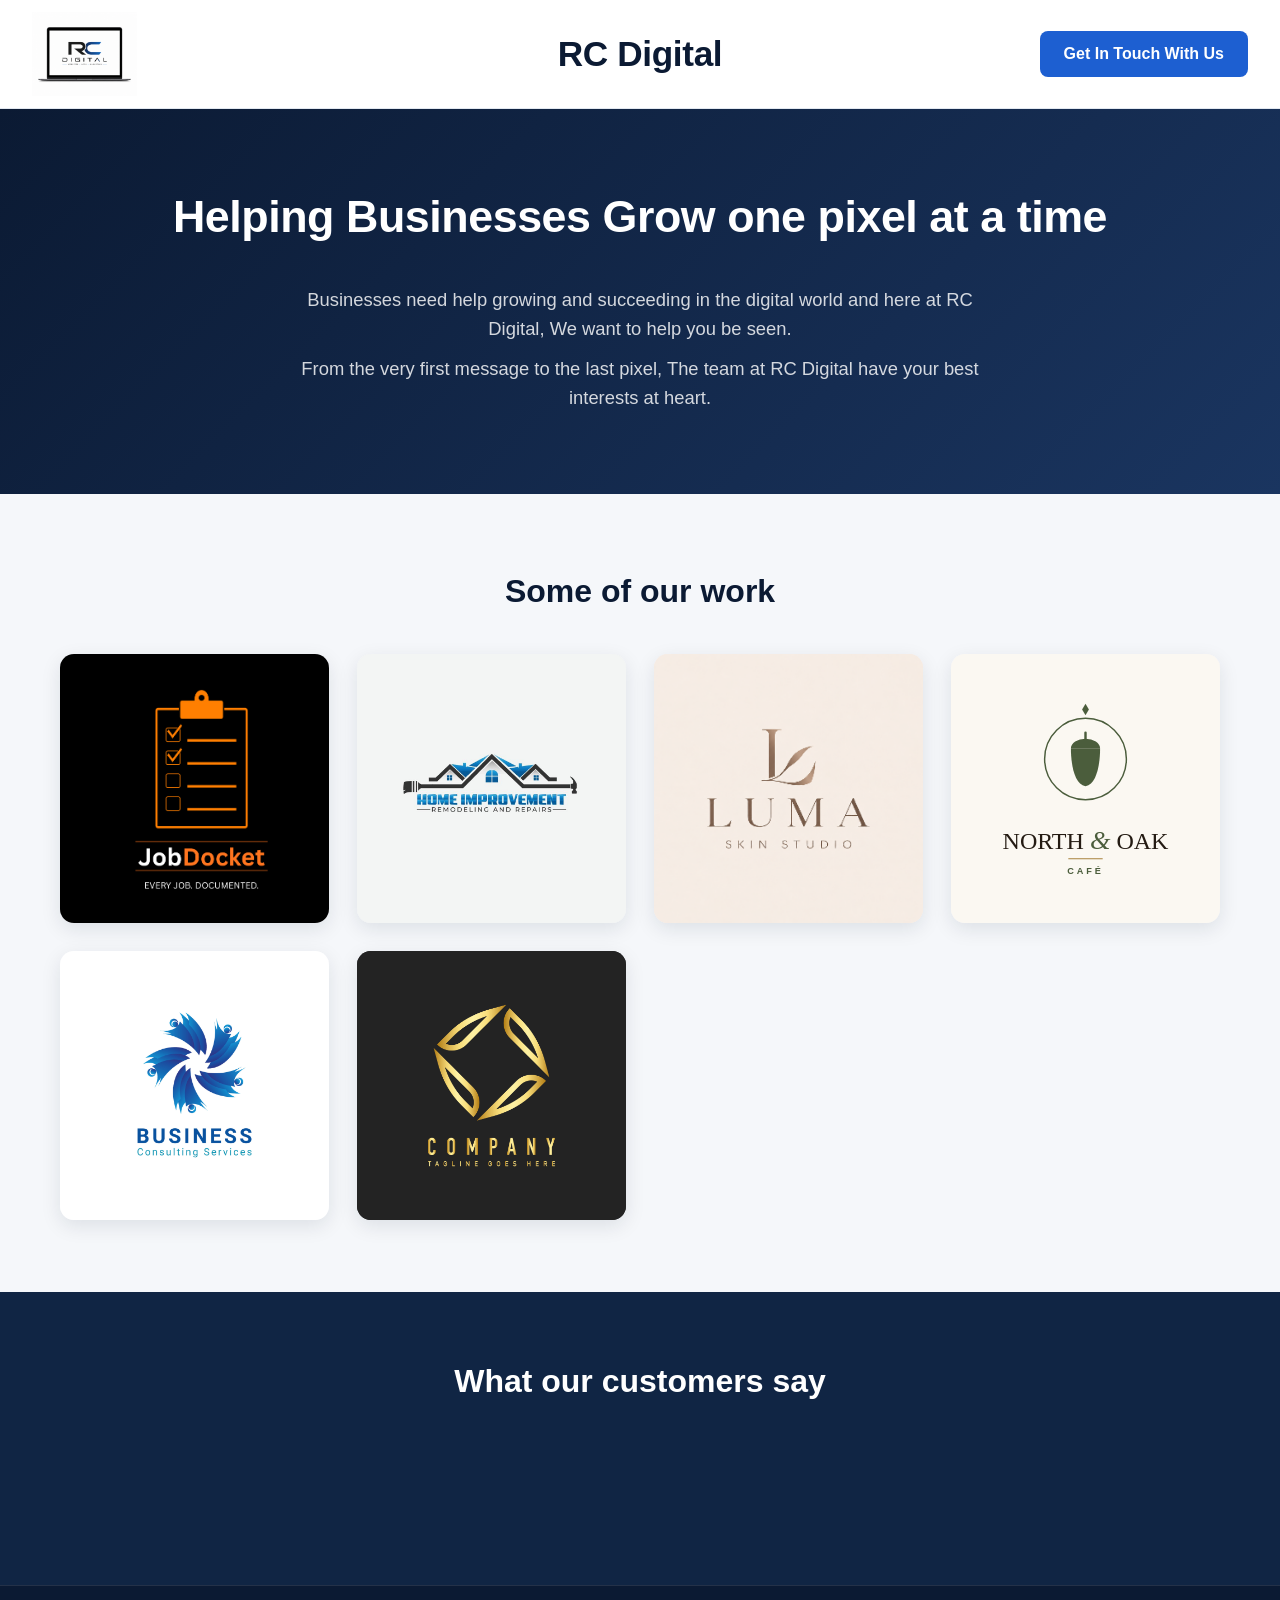
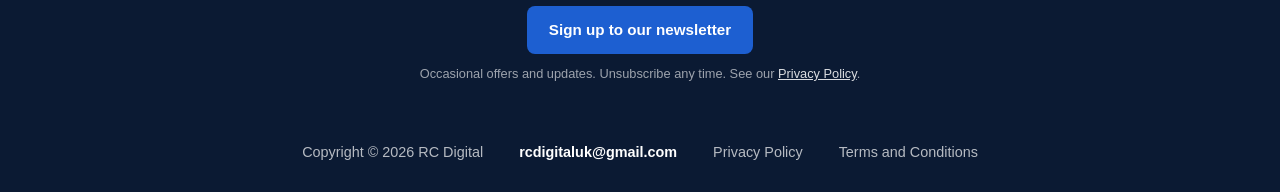
==== index.html @ 7204e88e "Add privacy policy, terms and working newsletter sign-up Co-Authored-By: Claude Opus 5.5 <noreply@an" ====
<!DOCTYPE html>
<html lang="en">
    
<head>
    <meta charset="utf-8">
    <meta name="viewport" content="width=device-width, initial-scale=1">

    <title>RC Digital</title>

<link href="styles.css" rel="stylesheet">
</head>

<body class="indexpage">
   <header>
    <img src="Images/logo.png" alt="RC Digital Logo" class="sitelogo">
    <h1>RC Digital</h1> 
    <a href="contacts.html" class="page-link">
    <button class="button1">Get In Touch With Us</button>
    </a>
   </header>

<div class="hero"><div class="grassing">
    <h2>Helping Businesses Grow one pixel at a time</h2>
    </div>

    <div class="contents">
<p class="intro">Businesses need help growing and succeeding in the digital world and here at RC Digital, We want to help you be seen.</p>
<p class="info">From the very first message to the last pixel, The team at RC Digital have your best interests at heart.</p>
</div></div>

<div class="jobgrid">
    <h2>Some of our work</h2>
    
    <a href="job1.html" class="job-link">
    <div class="job-card">
 <button class="job1"></button>
 <div class="job-overlay">
 <h3>Job Docket App</h3>
 <p>Our firm built this app to simplify administrative duties for tradesmen</p>
    </div>
    </div>
    </a>

    <a href="job2.html" class="job-link">
    <div class="job-card">
        <button class="job2">homeimprovementslogo</button>
        <div class="job-overlay">
            <h3>Home Improvements Website</h3>
            <p>Our firm created a professional and sleek website for a local company that helps with onbaording new clients and finding them new jobs</p>
        </div>
        </div>
        </a>
        
        <a href="job3.html" class="job-link">
        <div class="job-card">
            <button class="job3">lumaskinlogo</button>
            <div class="job-overlay">
                <h3>Luma Skin Website</h3>
                <p>Created a website for a local aestethics company which allows them to show off their services and show photos of recent jobs they have completed</p>
            </div>
            </div>
            </a>
        
            <a href="job4.html" class="job-link">
        <div class="job-card">
            <button class="job4">oaklogo</button>
            <div class="job-overlay">
                <h3>North and Oak Cafe Website</h3>
                <p>Designed and Created this website for a lovely local cafe who wanted to start improving their outreach so decided to use the services of RC Digital.</p>
            </div>
            </div>
            </a>
        
            <a href="job5.html" class="job-link">
        <div class="job-card">
            <button class="job5">Business Consultations</button>
            <div class="job-overlay">
                <h3>Business Consultations Website</h3>
                <p>New business who wanted to get word out of their start, Website was live within 3 days of start of conversation with client, efficient communication from both sides.</p>
            </div>
            </div>
            </a>
        
            <a href="job6.html" class="job-link">
            <div class="job-card">
        <button class="job6">extrajob2</button>
        <div class="job-overlay">
            <h3>Company Services</h3>
            <p>Created a webiste for Company Services, a logistics company who help keep the day to day operations of a business running smoothly.</p>
        </div>
        </div>
        </a>
        </div>
    

<!-- Above I want a grid with buttons that lead to a page for a specific job completed, each job button has an image background of said job -->


<h2 class="reviewheading">What our customers say</h2>

<div class="reviews">
    <div class="review-card">"Brilliant service from start to finish, Highly recommend" - Jonathan</div>
    <div class="review-card">"I was looked after from the first conversation to the last, The website exceeded all my expectations" - Billy</div>
    <div class="review-card">"The team at RC Digital did not dissapoint, extremely happy with the way everything was handled" - Hannah </div>
</div>

<!-- bottom of the page - Do not add anything below this unless it needs to be on footer -->
<div class="buttons">
    <a class="button2" href="mailto:rcdigitaluk@gmail.com?subject=Newsletter%20sign-up&amp;body=Hi%20RC%20Digital%2C%0A%0APlease%20add%20me%20to%20your%20newsletter%20for%20offers%20and%20updates.%20I%20understand%20I%20can%20unsubscribe%20at%20any%20time.%0A%0AName%3A%20%0ABusiness%20(optional)%3A%20">Sign up to our newsletter</a>
    <p class="newsletter-note">Occasional offers and updates. Unsubscribe any time. See our <a href="privacy.html">Privacy Policy</a>.</p>
</div>
<footer class="footer">
    <p>Copyright © 2026 RC Digital</p>
    <p><a class="footer-email" href="mailto:rcdigitaluk@gmail.com">rcdigitaluk@gmail.com</a></p>
    <p><a class="privpolicy" href="privacy.html">Privacy Policy</a></p>
    <p><a class="terms" href="terms.html">Terms and Conditions</a></p>
</footer>
</body>
</html>
---- styles.css ----
/* =========================================================
   RC DIGITAL — shared styles
   Palette: deep navy, brand blue, slate neutrals
   ========================================================= */
:root {
    --navy-900: #0B1A33;
    --navy-800: #102544;
    --navy-700: #1A3560;
    --blue-600: #1D5FD1;
    --blue-500: #2F74E8;
    --blue-100: #E6EFFD;
    --slate-50: #F5F7FA;
    --slate-200: #E2E8F0;
    --slate-500: #64748B;
    --slate-800: #1E293B;
    --white: #FFFFFF;

    --font: 'Inter', -apple-system, BlinkMacSystemFont, 'Segoe UI', Arial, sans-serif;
    --container: 1160px;
}

*, *::before, *::after { box-sizing: border-box; }

html, body {
    margin: 0;
    padding: 0;
}

body {
    font-family: var(--font);
    color: var(--slate-800);
    background-color: var(--white);
    line-height: 1.6;
    -webkit-font-smoothing: antialiased;
}

h1, h2, h3, h4, p { margin: 0; }
img { max-width: 100%; display: block; }
a { color: inherit; }

.container {
    max-width: var(--container);
    margin: 0 auto;
    padding: 0 24px;
}

/* ---------- Header ---------- */
header {
    background-color: var(--white);
    border-bottom: 1px solid var(--slate-200);
    padding: 12px 32px;
    display: grid;
    grid-template-columns: 1fr auto 1fr;
    align-items: center;
    gap: 16px;
}

.sitelogo {
    justify-self: start;
    height: 84px;
    width: auto;
    object-fit: contain;
}

h1 {
    color: var(--navy-900);
    font-size: 2.2rem;
    font-weight: 800;
    letter-spacing: -0.01em;
    justify-self: center;
}

.page-link {
    justify-self: end;
    text-decoration: none;
}

.button1 {
    font-family: var(--font);
    font-weight: 700;
    font-size: 1rem;
    color: var(--white);
    background-color: var(--blue-600);
    border: none;
    border-radius: 8px;
    padding: 14px 24px;
    cursor: pointer;
    transition: background-color .2s ease, transform .2s ease;
}

.button1:hover {
    background-color: var(--navy-700);
    transform: translateY(-2px);
}

/* ---------- Hero band ---------- */
.hero {
    background: linear-gradient(135deg, var(--navy-900), var(--navy-700));
}

.grassing {
    color: var(--white);
    padding: 72px 24px 32px;
    text-align: center;
}

.grassing h2 {
    font-size: clamp(1.8rem, 4vw, 2.8rem);
    font-weight: 800;
    letter-spacing: -0.01em;
}

.contents {
    padding: 0 24px 72px;
    text-align: center;
}

p.intro, .info {
    color: rgba(255, 255, 255, 0.82);
    font-size: 1.15rem;
    max-width: 720px;
    margin: 0 auto 10px;
}

/* ---------- Work grid ---------- */
.jobgrid {
    display: grid;
    grid-template-columns: repeat(auto-fit, minmax(240px, 1fr));
    background-color: var(--slate-50);
    padding: 72px max(24px, calc((100% - var(--container)) / 2));
    gap: 28px;
    justify-items: center;
}

.jobgrid h2 {
    grid-column: 1 / -1;
    text-align: center;
    color: var(--navy-900);
    font-size: 2rem;
    font-weight: 800;
    margin-bottom: 8px;
}

.job-link {
    text-decoration: none;
    width: 100%;
    max-width: 320px;
}

.job-card {
    position: relative;
    width: 100%;
    aspect-ratio: 1 / 1;
    border-radius: 14px;
    overflow: hidden;
    box-shadow: 0 6px 20px rgba(11, 26, 51, 0.10);
    transition: transform .25s ease, box-shadow .25s ease;
}

.job-card:hover {
    transform: translateY(-4px);
    box-shadow: 0 14px 30px rgba(11, 26, 51, 0.18);
}

.job1, .job2, .job3, .job4, .job5, .job6 {
    position: absolute;
    inset: 0;
    width: 100%;
    height: 100%;
    border: none;
    color: transparent;
    background-color: var(--white);
    background-size: contain;
    background-position: center;
    background-repeat: no-repeat;
    cursor: pointer;
    transition: filter .3s ease;
}

.job1 { background-image: url("Images/jobdocketlogo.png"); background-color: #000; }
.job2 { background-image: url("Images/applogo.png"); background-color: #F2F4F5; background-size: cover; }
.job3 { background-image: url("Images/lumalogo.png"); background-color: #F7EDE6; background-size: cover; }
.job4 { background-image: url("Images/northlogo.png.svg"); background-color: #FBF8F2; background-size: 85%; }
.job5 { background-image: url("Images/business.jpg"); }
.job6 { background-image: url("Images/company.jpeg"); background-color: #262626; background-size: cover; }

.job-card:hover .job1, .job-card:hover .job2, .job-card:hover .job3,
.job-card:hover .job4, .job-card:hover .job5, .job-card:hover .job6 {
    filter: blur(4px);
}

.job-overlay {
    position: absolute;
    inset: 0;
    display: flex;
    flex-direction: column;
    align-items: center;
    justify-content: center;
    gap: 8px;
    text-align: center;
    padding: 20px;
    color: var(--white);
    background: rgba(11, 26, 51, 0.78);
    opacity: 0;
    transition: opacity .3s ease;
}

.job-overlay h3 { font-size: 1.15rem; }
.job-overlay p { font-size: 0.92rem; color: rgba(255, 255, 255, 0.85); }

.job-card:hover .job-overlay { opacity: 1; }

/* ---------- Reviews ---------- */
.reviewheading {
    color: var(--white);
    font-size: 2rem;
    font-weight: 800;
    background-color: var(--navy-800);
    text-align: center;
    padding: 64px 24px 8px;
}

.reviews {
    position: relative;
    height: 170px;
    overflow: hidden;
    background-color: var(--navy-800);
}

.review-card {
    position: absolute;
    inset: 0;
    display: flex;
    align-items: center;
    justify-content: center;
    padding: 24px;
    text-align: center;
    opacity: 0;
    animation: cycle 12s infinite;
    color: rgba(255, 255, 255, 0.92);
    font-size: 1.3rem;
    font-style: italic;
    font-weight: 500;
}

.review-card:nth-child(2) { animation-delay: 4s; }
.review-card:nth-child(3) { animation-delay: 8s; }

@keyframes cycle {
    0%   { opacity: 0; }
    5%   { opacity: 1; }
    28%  { opacity: 1; }
    33%  { opacity: 0; }
    100% { opacity: 0; }
}

/* ---------- Footer ---------- */
.footer {
    background-color: var(--navy-900);
    color: rgba(255, 255, 255, 0.7);
    padding: 28px 24px;
    display: flex;
    flex-wrap: wrap;
    justify-content: center;
    gap: 12px 36px;
    font-size: 0.9rem;
}

.privpolicy, .terms {
    color: rgba(255, 255, 255, 0.7);
    text-decoration: none;
}

.privpolicy:hover, .terms:hover { color: var(--white); }

.buttons {
    background-color: var(--navy-900);
    border-top: 1px solid rgba(255, 255, 255, 0.1);
    padding: 20px 24px 28px;
    text-align: center;
}

.button2 {
    font-family: var(--font);
    font-weight: 600;
    font-size: 0.95rem;
    color: var(--white);
    background-color: var(--blue-600);
    border: none;
    border-radius: 8px;
    padding: 12px 22px;
    cursor: pointer;
    transition: background-color .2s ease;
}

.button2:hover { background-color: var(--blue-500); }

/* =========================================================
   Contact page
   ========================================================= */
.contactpage {
    background: linear-gradient(135deg, var(--navy-900), var(--navy-700));
    color: var(--white);
    text-align: center;
    padding: 72px 24px;
}

.contactpage h2 {
    font-size: clamp(1.8rem, 4vw, 2.6rem);
    font-weight: 800;
    margin-bottom: 12px;
}

.contacth2 {
    color: rgba(255, 255, 255, 0.82);
    font-size: 1.15rem;
    font-weight: 500;
}

.contactinfo {
    background-color: var(--slate-50);
    padding: 72px 24px;
    display: flex;
    flex-wrap: wrap;
    justify-content: center;
    gap: 24px;
}

.contact-item {
    background-color: var(--white);
    border: 1px solid var(--slate-200);
    border-radius: 14px;
    padding: 28px 32px;
    min-width: 260px;
    text-align: center;
    text-decoration: none;
    box-shadow: 0 6px 20px rgba(11, 26, 51, 0.06);
    transition: transform .2s ease, border-color .2s ease;
}

.contact-item:hover {
    transform: translateY(-3px);
    border-color: var(--blue-600);
}

.contact-item .label {
    display: block;
    font-size: 0.8rem;
    font-weight: 700;
    letter-spacing: 0.08em;
    text-transform: uppercase;
    color: var(--blue-600);
    margin-bottom: 6px;
}

.contact-item .value {
    font-size: 1.25rem;
    font-weight: 700;
    color: var(--navy-900);
}

/* =========================================================
   Job (case study) pages
   ========================================================= */
.job-hero {
    background: linear-gradient(135deg, var(--navy-900), var(--navy-700));
    color: var(--white);
    padding: 64px 0;
}

.job-hero .container {
    display: grid;
    grid-template-columns: 1.2fr 0.8fr;
    gap: 48px;
    align-items: center;
}

.eyebrow {
    display: inline-block;
    font-size: 0.8rem;
    font-weight: 700;
    letter-spacing: 0.12em;
    text-transform: uppercase;
    color: #8DB4F5;
    margin-bottom: 12px;
}

.job-hero h2 {
    font-size: clamp(2rem, 4vw, 3rem);
    font-weight: 800;
    letter-spacing: -0.01em;
    margin-bottom: 16px;
}

.job-hero p {
    color: rgba(255, 255, 255, 0.82);
    font-size: 1.1rem;
    max-width: 52ch;
}

.job-logo {
    aspect-ratio: 1 / 1;
    border-radius: 18px;
    background-color: var(--logo-bg, var(--white));
    background-size: contain;
    background-position: center;
    background-repeat: no-repeat;
    box-shadow: 0 20px 40px rgba(0, 0, 0, 0.25);
}

.job-body {
    padding: 72px 0;
}

.job-body .container {
    display: grid;
    grid-template-columns: 1.4fr 0.6fr;
    gap: 48px;
    align-items: start;
}

.job-body h3 {
    color: var(--navy-900);
    font-size: 1.5rem;
    font-weight: 800;
    margin-bottom: 14px;
}

.job-body p {
    color: var(--slate-500);
    margin-bottom: 16px;
}

.feature-list {
    list-style: none;
    padding: 0;
    margin: 8px 0 32px;
    display: grid;
    grid-template-columns: 1fr 1fr;
    gap: 16px;
}

.feature-list li {
    background-color: var(--slate-50);
    border: 1px solid var(--slate-200);
    border-left: 4px solid var(--blue-600);
    border-radius: 10px;
    padding: 16px 18px;
}

.feature-list strong {
    display: block;
    color: var(--navy-900);
    margin-bottom: 4px;
}

.feature-list span {
    color: var(--slate-500);
    font-size: 0.92rem;
}

.project-facts {
    background-color: var(--navy-900);
    color: var(--white);
    border-radius: 14px;
    padding: 28px;
    position: sticky;
    top: 24px;
}

.project-facts h4 {
    font-size: 1rem;
    margin-bottom: 16px;
}

.project-facts dl { margin: 0; display: grid; gap: 14px; }
.project-facts dt {
    font-size: 0.75rem;
    font-weight: 700;
    letter-spacing: 0.08em;
    text-transform: uppercase;
    color: #8DB4F5;
}
.project-facts dd { margin: 2px 0 0; color: rgba(255, 255, 255, 0.9); }

.job-nav {
    background-color: var(--slate-50);
    border-top: 1px solid var(--slate-200);
    padding: 40px 0;
}

.job-nav .container {
    display: flex;
    flex-wrap: wrap;
    justify-content: space-between;
    align-items: center;
    gap: 16px;
}

.back-link {
    color: var(--blue-600);
    font-weight: 700;
    text-decoration: none;
}

.back-link:hover { text-decoration: underline; }

.cta-link {
    background-color: var(--blue-600);
    color: var(--white);
    font-weight: 700;
    text-decoration: none;
    padding: 14px 24px;
    border-radius: 8px;
    transition: background-color .2s ease;
}

.cta-link:hover { background-color: var(--navy-700); }

/* =========================================================
   Responsive
   ========================================================= */
@media (max-width: 800px) {
    header {
        grid-template-columns: 1fr;
        justify-items: center;
        padding: 16px;
    }
    .sitelogo, .page-link { justify-self: center; }
    .sitelogo { height: 64px; }
    h1 { font-size: 1.8rem; }

    .job-hero .container,
    .job-body .container { grid-template-columns: 1fr; }
    .job-logo { max-width: 280px; }
    .feature-list { grid-template-columns: 1fr; }
    .project-facts { position: static; }

    .reviews { height: 220px; }
    .review-card { font-size: 1.1rem; }
}

.contact-note {
    display: block;
    max-width: 340px;
    margin: 10px auto 0;
    font-size: 0.92rem;
    color: var(--slate-500);
}

.footer-email {
    color: var(--white);
    font-weight: 600;
    text-decoration: none;
}

.footer-email:hover { text-decoration: underline; }

/* =========================================================
   Legal pages (privacy, terms)
   ========================================================= */
.legal {
    padding: 64px 0 80px;
}

.legal .container {
    max-width: 780px;
}

.legal .updated {
    color: var(--slate-500);
    font-size: 0.9rem;
    margin-bottom: 32px;
}

.legal h3 {
    color: var(--navy-900);
    font-size: 1.25rem;
    font-weight: 800;
    margin: 36px 0 10px;
}

.legal p,
.legal li {
    color: var(--slate-800);
    margin-bottom: 12px;
}

.legal ul {
    padding-left: 22px;
    margin: 0 0 12px;
}

.legal a {
    color: var(--blue-600);
    font-weight: 600;
}

/* Newsletter sign-up link styled as a button */
a.button2 {
    display: inline-block;
    text-decoration: none;
}

.newsletter-note {
    margin-top: 10px;
    font-size: 0.8rem;
    color: rgba(255, 255, 255, 0.6);
}

.newsletter-note a {
    color: rgba(255, 255, 255, 0.85);
}
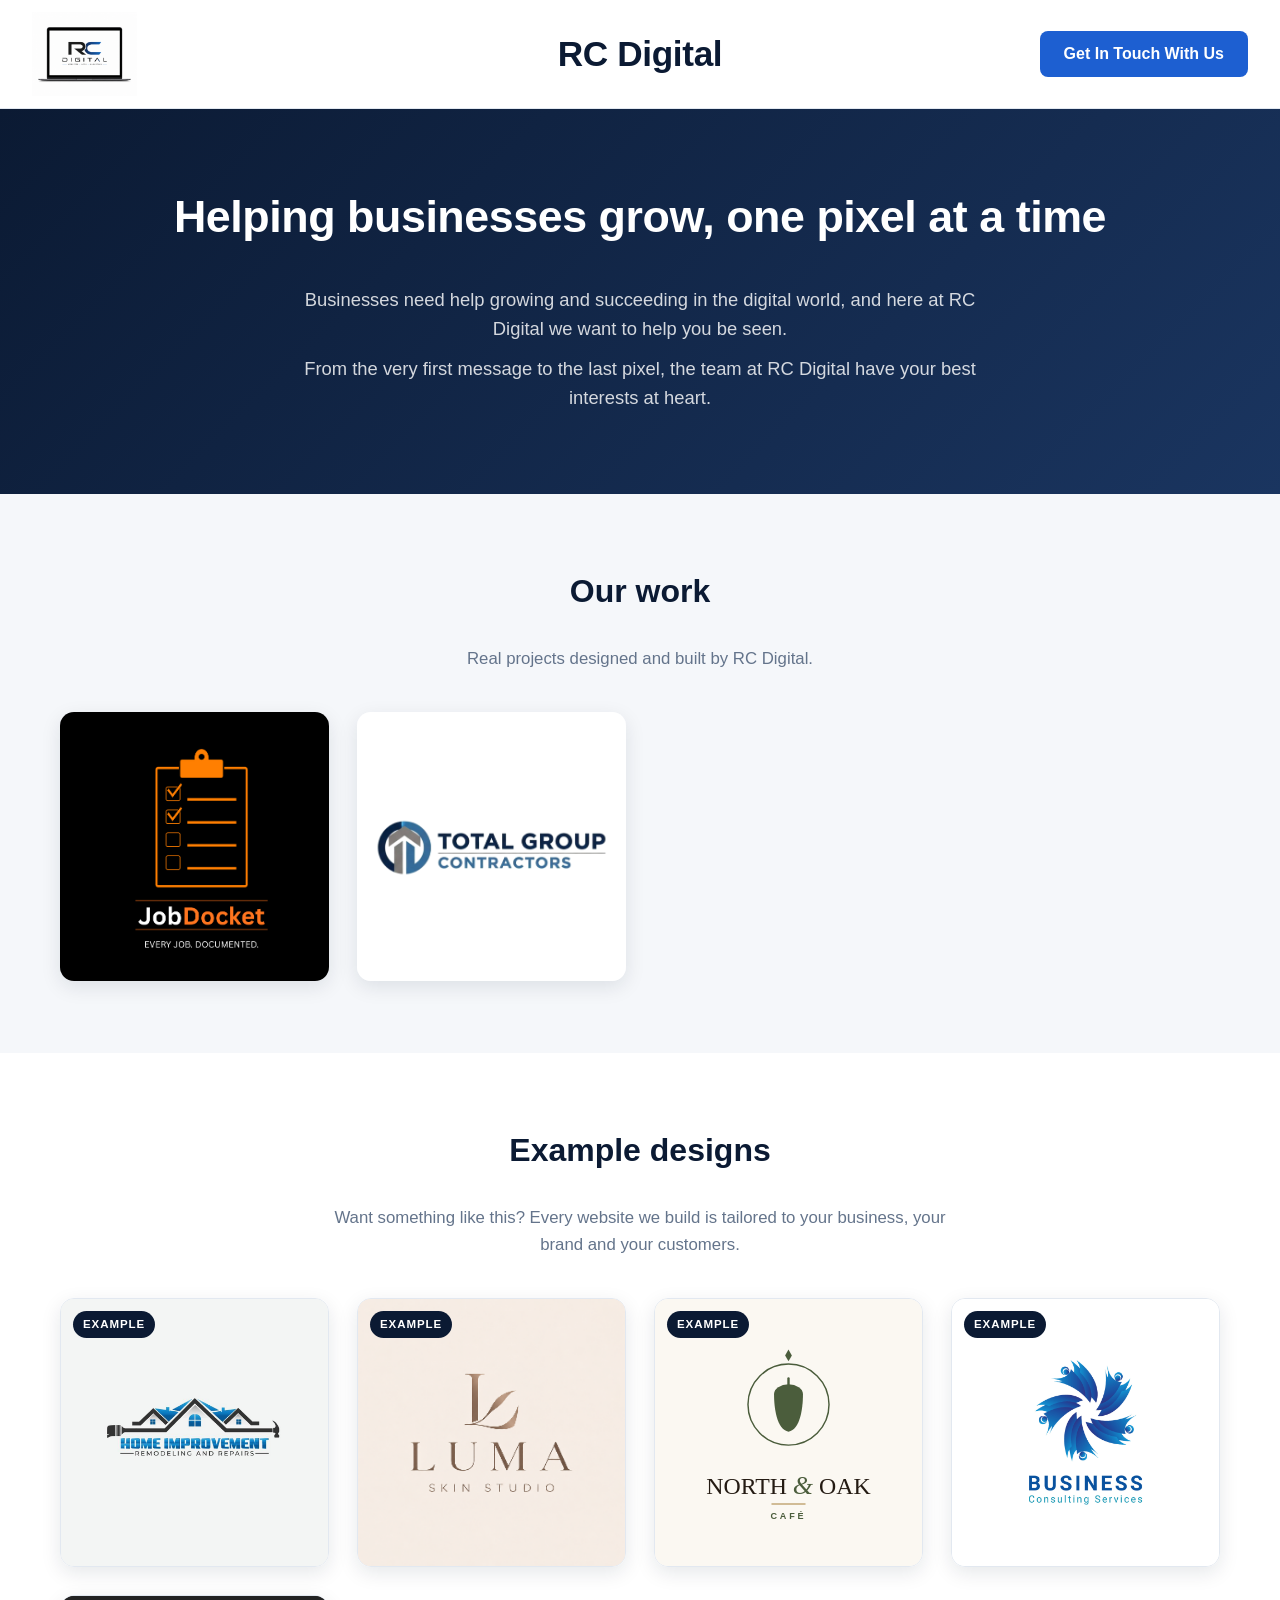
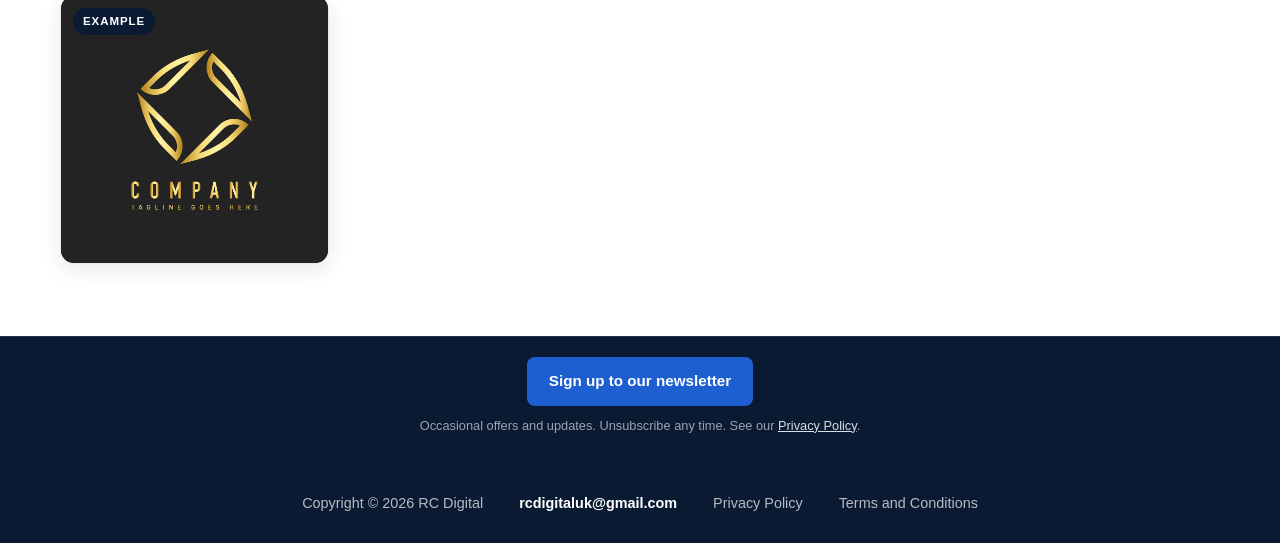
==== commit 26c348a1: "Split portfolio into real work and example designs; fix typos; remove placeholder reviews Co-Authore" ====
--- a/index.html
+++ b/index.html
@@ -1,11 +1,12 @@
 <!DOCTYPE html>
 <html lang="en">
-    
+
 <head>
     <meta charset="utf-8">
     <meta name="viewport" content="width=device-width, initial-scale=1">
 
-    <title>RC Digital</title>
+    <title>RC Digital | Websites, Apps &amp; Marketing</title>
+    <meta name="description" content="RC Digital designs and builds tailored websites and apps for local businesses. Get a free, no-obligation quote.">
 
 <link href="styles.css" rel="stylesheet">
 </head>
@@ -13,95 +14,106 @@
 <body class="indexpage">
    <header>
     <img src="Images/logo.png" alt="RC Digital Logo" class="sitelogo">
-    <h1>RC Digital</h1> 
+    <h1>RC Digital</h1>
     <a href="contacts.html" class="page-link">
     <button class="button1">Get In Touch With Us</button>
     </a>
    </header>
 
 <div class="hero"><div class="grassing">
-    <h2>Helping Businesses Grow one pixel at a time</h2>
+    <h2>Helping businesses grow, one pixel at a time</h2>
     </div>
 
     <div class="contents">
-<p class="intro">Businesses need help growing and succeeding in the digital world and here at RC Digital, We want to help you be seen.</p>
-<p class="info">From the very first message to the last pixel, The team at RC Digital have your best interests at heart.</p>
+<p class="intro">Businesses need help growing and succeeding in the digital world, and here at RC Digital we want to help you be seen.</p>
+<p class="info">From the very first message to the last pixel, the team at RC Digital have your best interests at heart.</p>
 </div></div>
 
-<div class="jobgrid">
-    <h2>Some of our work</h2>
-    
+<!-- Real projects designed and built by RC Digital -->
+<div class="jobgrid" id="work">
+    <h2>Our work</h2>
+    <p class="section-intro">Real projects designed and built by RC Digital.</p>
+
     <a href="job1.html" class="job-link">
-    <div class="job-card">
- <button class="job1"></button>
- <div class="job-overlay">
- <h3>Job Docket App</h3>
- <p>Our firm built this app to simplify administrative duties for tradesmen</p>
-    </div>
-    </div>
+        <div class="job-card">
+            <button class="job1">Job Docket App</button>
+            <div class="job-overlay">
+                <h3>Job Docket App</h3>
+                <p>An app we designed and built to take the paperwork out of the trades: jobs, photos, receipts, invoices and profit in one place.</p>
+            </div>
+        </div>
     </a>
 
+    <a href="total-group.html" class="job-link">
+        <div class="job-card">
+            <button class="job7">Total Group Contractors</button>
+            <div class="job-overlay">
+                <h3>Total Group Contractors Website</h3>
+                <p>A multi-page website for a general and residential construction company, with a project log and quote request form.</p>
+            </div>
+        </div>
+    </a>
+</div>
+
+<!-- Example designs: show what clients could get -->
+<div class="jobgrid examplegrid" id="examples">
+    <h2>Example designs</h2>
+    <p class="section-intro">Want something like this? Every website we build is tailored to your business, your brand and your customers.</p>
+
     <a href="job2.html" class="job-link">
-    <div class="job-card">
-        <button class="job2">homeimprovementslogo</button>
-        <div class="job-overlay">
-            <h3>Home Improvements Website</h3>
-            <p>Our firm created a professional and sleek website for a local company that helps with onbaording new clients and finding them new jobs</p>
+        <div class="job-card">
+            <button class="job2">Trades and home services example</button>
+            <span class="example-tag">Example</span>
+            <div class="job-overlay">
+                <h3>Trades &amp; Home Services</h3>
+                <p>A professional website that wins you quotes and new jobs. Tailored to your trade.</p>
+            </div>
         </div>
+    </a>
+
+    <a href="job3.html" class="job-link">
+        <div class="job-card">
+            <button class="job3">Beauty and aesthetics example</button>
+            <span class="example-tag">Example</span>
+            <div class="job-overlay">
+                <h3>Beauty &amp; Aesthetics</h3>
+                <p>An elegant site to show off your treatments and results. Tailored to your brand.</p>
+            </div>
         </div>
-        </a>
-        
-        <a href="job3.html" class="job-link">
+    </a>
+
+    <a href="job4.html" class="job-link">
         <div class="job-card">
-            <button class="job3">lumaskinlogo</button>
+            <button class="job4">Cafe and hospitality example</button>
+            <span class="example-tag">Example</span>
             <div class="job-overlay">
-                <h3>Luma Skin Website</h3>
-                <p>Created a website for a local aestethics company which allows them to show off their services and show photos of recent jobs they have completed</p>
+                <h3>Cafés &amp; Hospitality</h3>
+                <p>A warm, welcoming site with your menu, hours and events. Tailored to your venue.</p>
             </div>
+        </div>
+    </a>
+
+    <a href="job5.html" class="job-link">
+        <div class="job-card">
+            <button class="job5">New business launch example</button>
+            <span class="example-tag">Example</span>
+            <div class="job-overlay">
+                <h3>New Business Launch</h3>
+                <p>Just starting out? Get online quickly with a clean, professional site.</p>
             </div>
-            </a>
-        
-            <a href="job4.html" class="job-link">
+        </div>
+    </a>
+
+    <a href="job6.html" class="job-link">
         <div class="job-card">
-            <button class="job4">oaklogo</button>
+            <button class="job6">Professional services example</button>
+            <span class="example-tag">Example</span>
             <div class="job-overlay">
-                <h3>North and Oak Cafe Website</h3>
-                <p>Designed and Created this website for a lovely local cafe who wanted to start improving their outreach so decided to use the services of RC Digital.</p>
+                <h3>Professional Services</h3>
+                <p>A polished site that explains what you do and builds trust with new clients.</p>
             </div>
-            </div>
-            </a>
-        
-            <a href="job5.html" class="job-link">
-        <div class="job-card">
-            <button class="job5">Business Consultations</button>
-            <div class="job-overlay">
-                <h3>Business Consultations Website</h3>
-                <p>New business who wanted to get word out of their start, Website was live within 3 days of start of conversation with client, efficient communication from both sides.</p>
-            </div>
-            </div>
-            </a>
-        
-            <a href="job6.html" class="job-link">
-            <div class="job-card">
-        <button class="job6">extrajob2</button>
-        <div class="job-overlay">
-            <h3>Company Services</h3>
-            <p>Created a webiste for Company Services, a logistics company who help keep the day to day operations of a business running smoothly.</p>
         </div>
-        </div>
-        </a>
-        </div>
-    
-
-<!-- Above I want a grid with buttons that lead to a page for a specific job completed, each job button has an image background of said job -->
-
-
-<h2 class="reviewheading">What our customers say</h2>
-
-<div class="reviews">
-    <div class="review-card">"Brilliant service from start to finish, Highly recommend" - Jonathan</div>
-    <div class="review-card">"I was looked after from the first conversation to the last, The website exceeded all my expectations" - Billy</div>
-    <div class="review-card">"The team at RC Digital did not dissapoint, extremely happy with the way everything was handled" - Hannah </div>
+    </a>
 </div>
 
 <!-- bottom of the page - Do not add anything below this unless it needs to be on footer -->
@@ -116,4 +128,4 @@
     <p><a class="terms" href="terms.html">Terms and Conditions</a></p>
 </footer>
 </body>
-</html>+</html>
--- a/styles.css
+++ b/styles.css
@@ -611,3 +611,98 @@
 .newsletter-note a {
     color: rgba(255, 255, 255, 0.85);
 }
+
+/* =========================================================
+   Work sections: real work + example designs
+   ========================================================= */
+.jobgrid .section-intro {
+    grid-column: 1 / -1;
+    text-align: center;
+    color: var(--slate-500);
+    font-size: 1.05rem;
+    max-width: 620px;
+    margin: -8px auto 12px;
+}
+
+.examplegrid {
+    background-color: var(--white);
+}
+
+.job7 {
+    position: absolute;
+    inset: 0;
+    width: 100%;
+    height: 100%;
+    border: none;
+    color: transparent;
+    background-color: var(--white);
+    background-image: url("Images/totalgrouplogo.png");
+    background-size: 88%;
+    background-position: center;
+    background-repeat: no-repeat;
+    cursor: pointer;
+    transition: filter .3s ease;
+}
+
+.job-card:hover .job7 { filter: blur(4px); }
+
+.examplegrid .job-card {
+    border: 1px solid var(--slate-200);
+}
+
+.example-tag {
+    position: absolute;
+    top: 12px;
+    left: 12px;
+    z-index: 1;
+    background-color: var(--navy-900);
+    color: var(--white);
+    font-size: 0.72rem;
+    font-weight: 700;
+    letter-spacing: 0.08em;
+    text-transform: uppercase;
+    padding: 4px 10px;
+    border-radius: 999px;
+}
+
+/* App screenshots on the Job Docket page */
+.screens {
+    display: grid;
+    grid-template-columns: repeat(3, 1fr);
+    gap: 16px;
+    margin: 8px 0 32px;
+}
+
+.screens figure {
+    margin: 0;
+    text-align: center;
+}
+
+.screens img {
+    width: 100%;
+    border-radius: 16px;
+    box-shadow: 0 10px 24px rgba(11, 26, 51, 0.18);
+}
+
+.screens figcaption {
+    margin-top: 8px;
+    font-size: 0.85rem;
+    color: var(--slate-500);
+}
+
+.live-link {
+    display: inline-block;
+    margin: 0 0 32px;
+    background-color: var(--blue-600);
+    color: var(--white);
+    font-weight: 700;
+    text-decoration: none;
+    padding: 12px 22px;
+    border-radius: 8px;
+}
+
+.live-link:hover { background-color: var(--navy-700); }
+
+@media (max-width: 800px) {
+    .screens { grid-template-columns: 1fr 1fr; }
+}
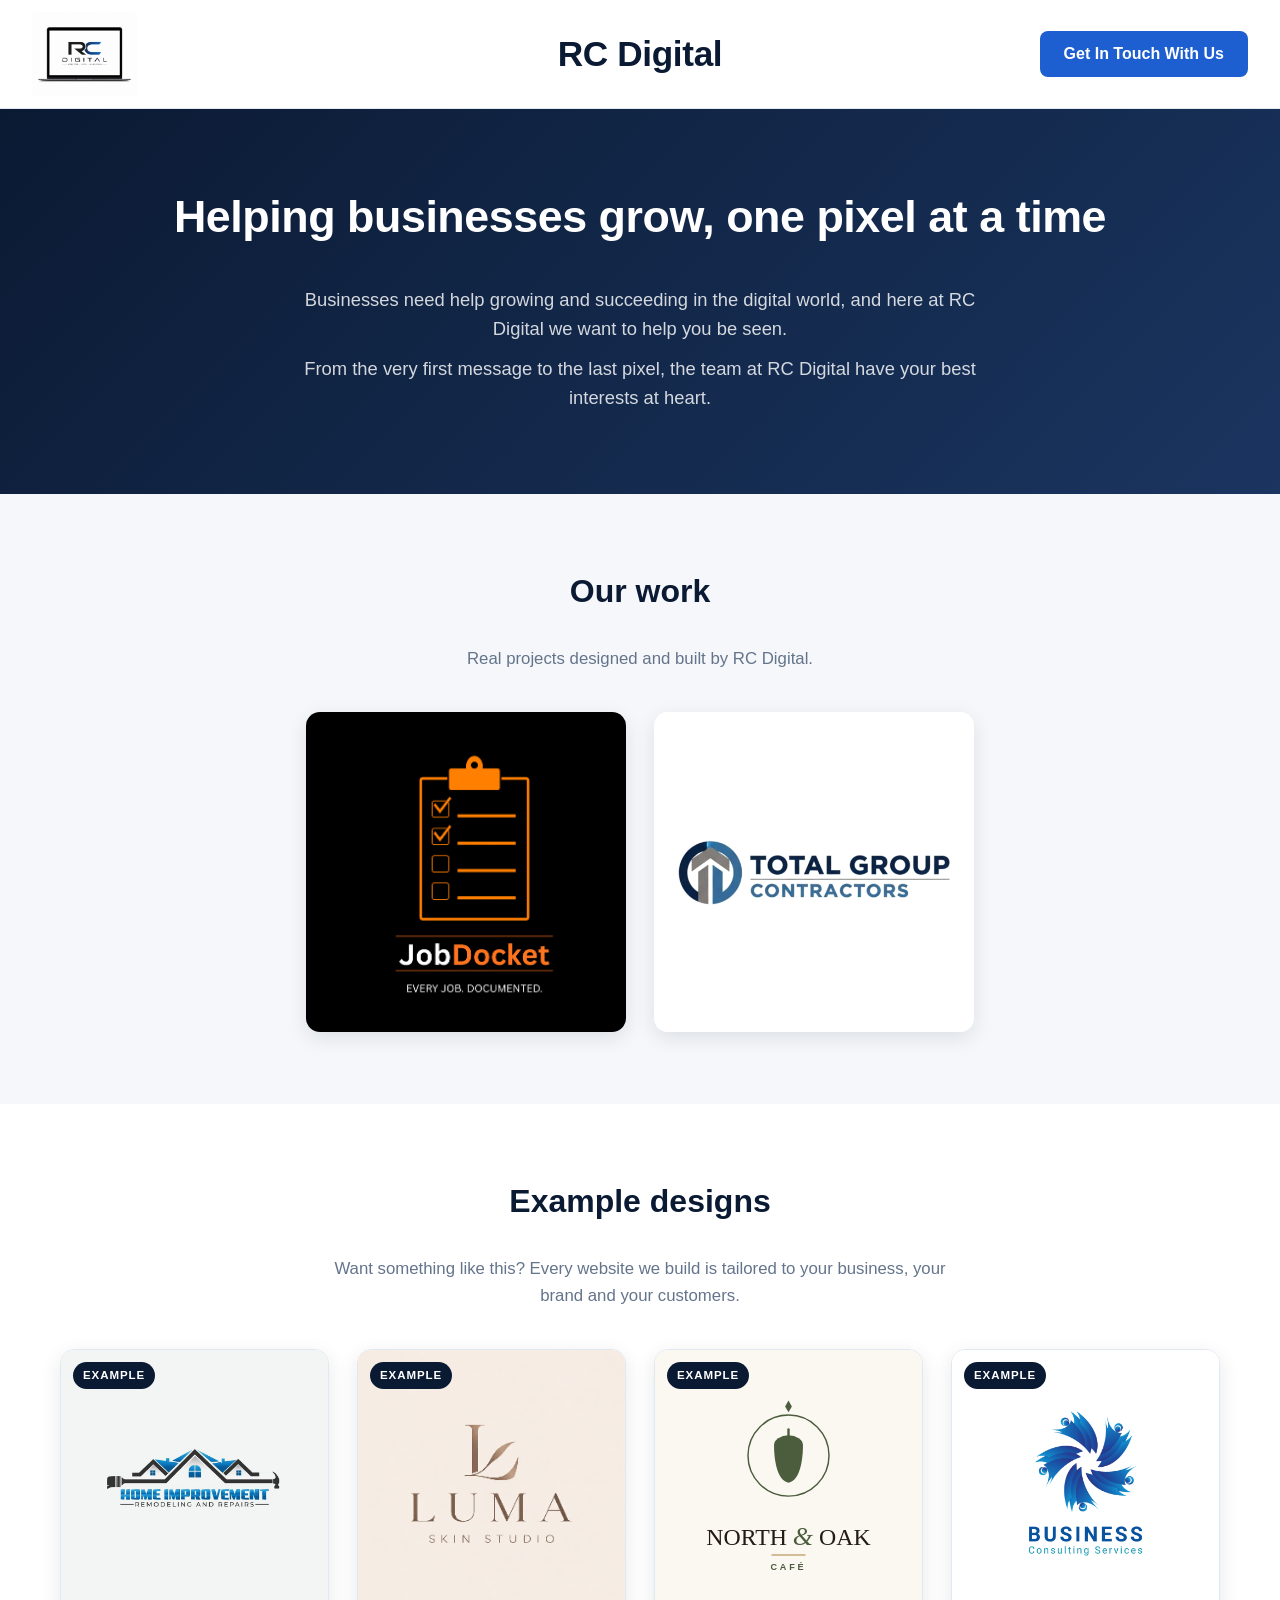
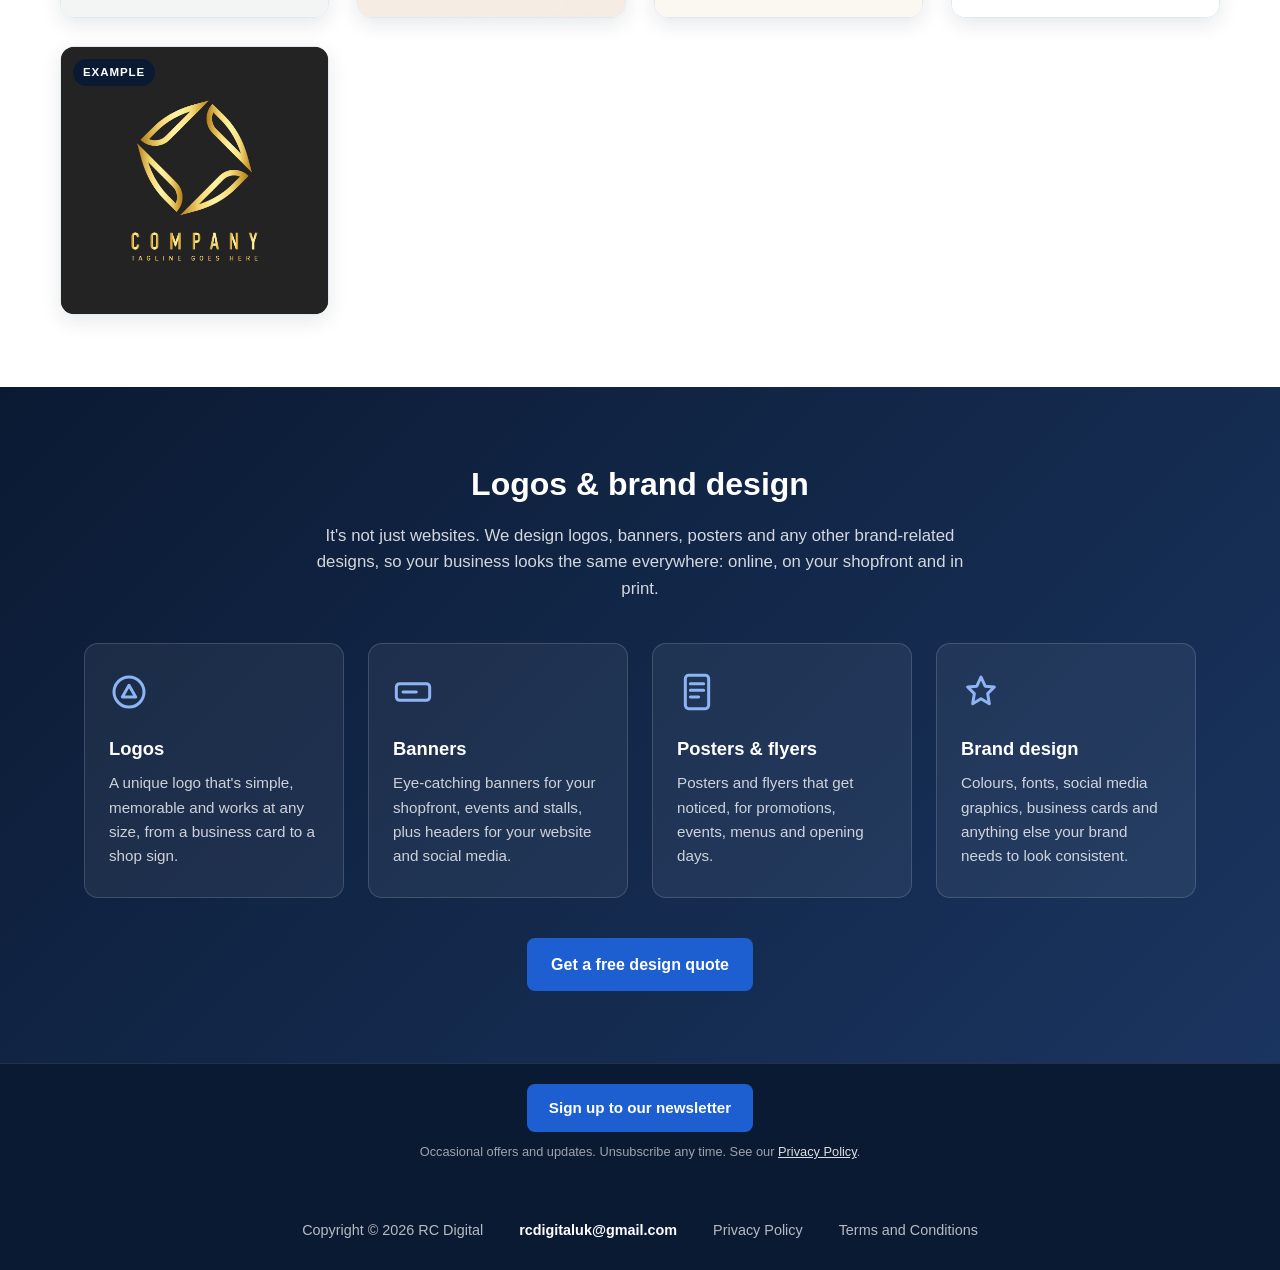
==== commit 2121e5a2: "Add logos and brand design section Co-Authored-By: Claude Opus 5.5 <noreply@anthropic.com>" ====
--- a/index.html
+++ b/index.html
@@ -6,7 +6,7 @@
     <meta name="viewport" content="width=device-width, initial-scale=1">
 
     <title>RC Digital | Websites, Apps &amp; Marketing</title>
-    <meta name="description" content="RC Digital designs and builds tailored websites and apps for local businesses. Get a free, no-obligation quote.">
+    <meta name="description" content="RC Digital designs and builds tailored websites, apps, logos and brand designs for local businesses. Get a free, no-obligation quote.">
 
 <link href="styles.css" rel="stylesheet">
 </head>
@@ -116,6 +116,41 @@
     </a>
 </div>
 
+<!-- Branding and design services -->
+<section class="branding" id="branding">
+    <div class="container">
+        <h2>Logos &amp; brand design</h2>
+        <p class="section-intro">It's not just websites. We design logos, banners, posters and any other brand-related designs, so your business looks the same everywhere: online, on your shopfront and in print.</p>
+
+        <div class="brand-grid">
+            <div class="brand-card">
+                <svg class="brand-icon" viewBox="0 0 24 24" aria-hidden="true"><circle cx="12" cy="12" r="9"/><path d="M8 15l4-7 4 7z"/></svg>
+                <h3>Logos</h3>
+                <p>A unique logo that's simple, memorable and works at any size, from a business card to a shop sign.</p>
+            </div>
+            <div class="brand-card">
+                <svg class="brand-icon" viewBox="0 0 24 24" aria-hidden="true"><rect x="2" y="7" width="20" height="10" rx="2"/><path d="M6 12h8"/></svg>
+                <h3>Banners</h3>
+                <p>Eye-catching banners for your shopfront, events and stalls, plus headers for your website and social media.</p>
+            </div>
+            <div class="brand-card">
+                <svg class="brand-icon" viewBox="0 0 24 24" aria-hidden="true"><rect x="5" y="2" width="14" height="20" rx="2"/><path d="M8 7h8M8 11h8M8 15h5"/></svg>
+                <h3>Posters &amp; flyers</h3>
+                <p>Posters and flyers that get noticed, for promotions, events, menus and opening days.</p>
+            </div>
+            <div class="brand-card">
+                <svg class="brand-icon" viewBox="0 0 24 24" aria-hidden="true"><path d="M12 3l2.5 5.5L20 9l-4 4 1 6-5-3-5 3 1-6-4-4 5.5-.5z"/></svg>
+                <h3>Brand design</h3>
+                <p>Colours, fonts, social media graphics, business cards and anything else your brand needs to look consistent.</p>
+            </div>
+        </div>
+
+        <div class="brand-cta">
+            <a href="contacts.html" class="cta-link">Get a free design quote</a>
+        </div>
+    </div>
+</section>
+
 <!-- bottom of the page - Do not add anything below this unless it needs to be on footer -->
 <div class="buttons">
     <a class="button2" href="mailto:rcdigitaluk@gmail.com?subject=Newsletter%20sign-up&amp;body=Hi%20RC%20Digital%2C%0A%0APlease%20add%20me%20to%20your%20newsletter%20for%20offers%20and%20updates.%20I%20understand%20I%20can%20unsubscribe%20at%20any%20time.%0A%0AName%3A%20%0ABusiness%20(optional)%3A%20">Sign up to our newsletter</a>
--- a/styles.css
+++ b/styles.css
@@ -706,3 +706,85 @@
 @media (max-width: 800px) {
     .screens { grid-template-columns: 1fr 1fr; }
 }
+
+/* Centre the two real-work cards */
+#work {
+    grid-template-columns: repeat(2, minmax(0, 320px));
+    justify-content: center;
+}
+
+@media (max-width: 720px) {
+    #work { grid-template-columns: minmax(0, 320px); }
+}
+
+/* =========================================================
+   Logos & brand design section
+   ========================================================= */
+.branding {
+    background: linear-gradient(135deg, var(--navy-900), var(--navy-700));
+    color: var(--white);
+    padding: 72px 0;
+    text-align: center;
+}
+
+.branding h2 {
+    font-size: 2rem;
+    font-weight: 800;
+    margin-bottom: 12px;
+}
+
+.branding .section-intro {
+    color: rgba(255, 255, 255, 0.82);
+    font-size: 1.05rem;
+    max-width: 680px;
+    margin: 0 auto 40px;
+}
+
+.brand-grid {
+    display: grid;
+    grid-template-columns: repeat(auto-fit, minmax(220px, 1fr));
+    gap: 24px;
+    text-align: left;
+}
+
+.brand-card {
+    background: rgba(255, 255, 255, 0.06);
+    border: 1px solid rgba(255, 255, 255, 0.15);
+    border-radius: 14px;
+    padding: 28px 24px;
+    transition: transform .25s ease, background-color .25s ease;
+}
+
+.brand-card:hover {
+    transform: translateY(-4px);
+    background: rgba(255, 255, 255, 0.10);
+}
+
+.brand-icon {
+    width: 40px;
+    height: 40px;
+    fill: none;
+    stroke: #8DB4F5;
+    stroke-width: 1.8;
+    stroke-linecap: round;
+    stroke-linejoin: round;
+    margin-bottom: 14px;
+}
+
+.brand-card h3 {
+    font-size: 1.15rem;
+    margin-bottom: 8px;
+}
+
+.brand-card p {
+    color: rgba(255, 255, 255, 0.78);
+    font-size: 0.95rem;
+}
+
+.brand-cta {
+    margin-top: 40px;
+}
+
+.brand-cta .cta-link {
+    display: inline-block;
+}
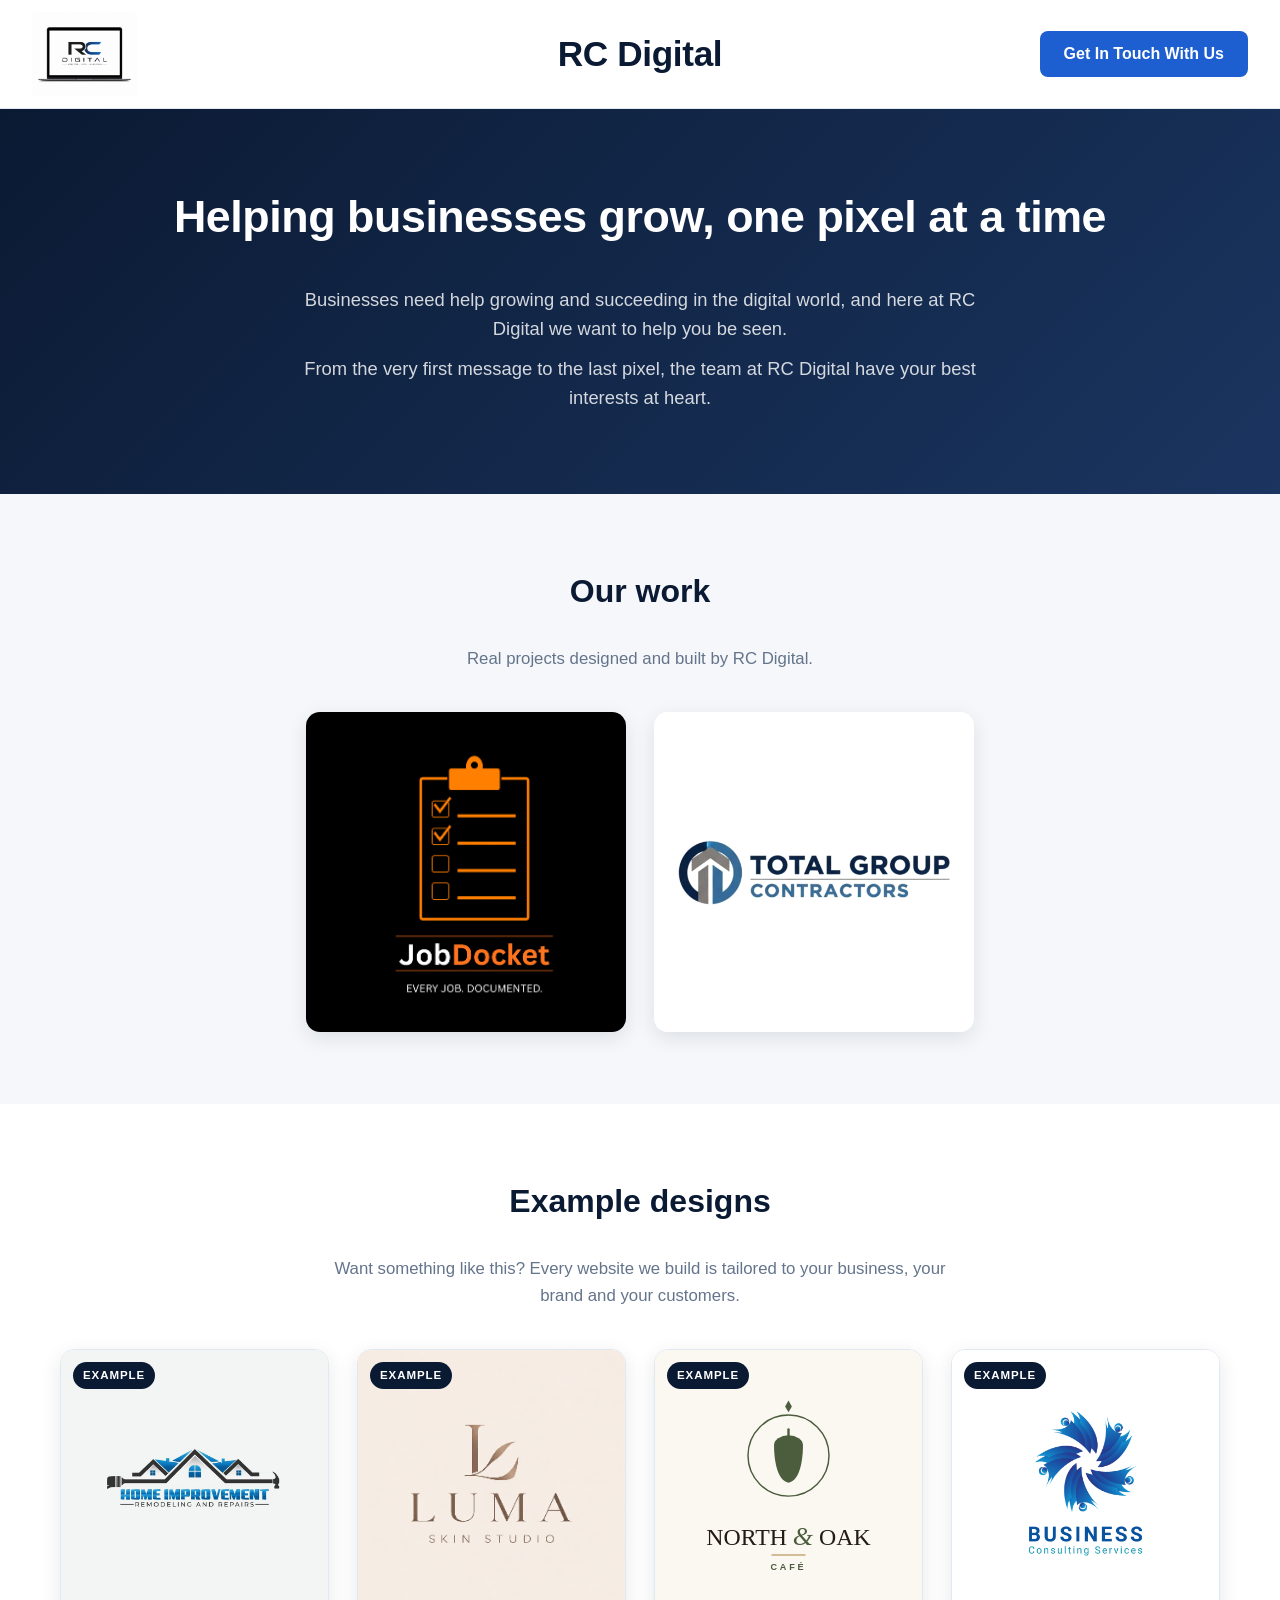
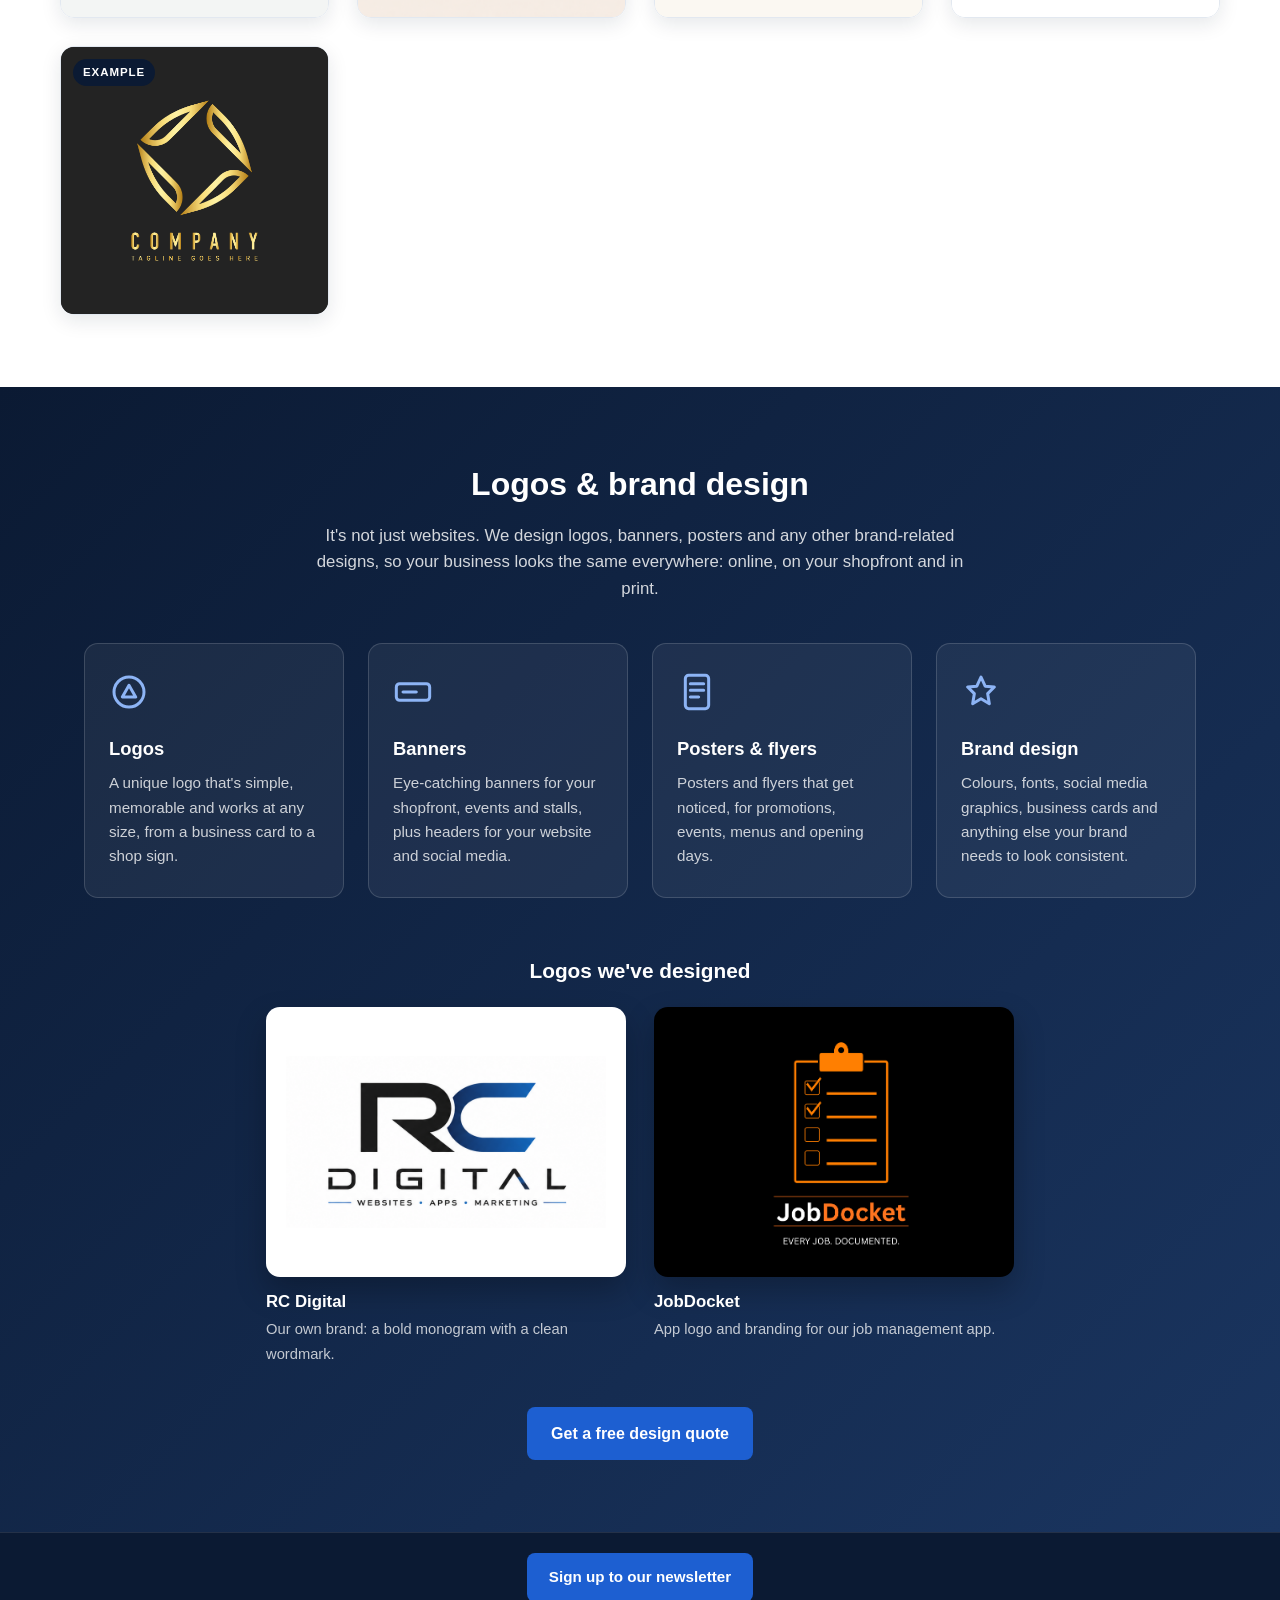
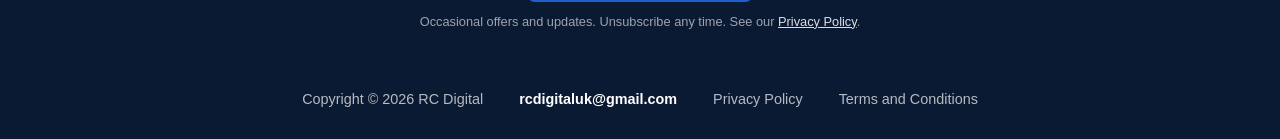
==== commit c314e524: "Show RC Digital and JobDocket logos as logo design work Co-Authored-By: Claude Opus 5.5 <noreply@ant" ====
--- a/index.html
+++ b/index.html
@@ -145,6 +145,22 @@
             </div>
         </div>
 
+        <h3 class="logo-work-heading">Logos we've designed</h3>
+        <div class="logo-work">
+            <figure class="logo-tile">
+                <div class="logo-frame logo-frame-light">
+                    <img src="Images/rcdigital-logo.png" alt="RC Digital logo" loading="lazy">
+                </div>
+                <figcaption><strong>RC Digital</strong><span>Our own brand: a bold monogram with a clean wordmark.</span></figcaption>
+            </figure>
+            <figure class="logo-tile">
+                <div class="logo-frame logo-frame-dark">
+                    <img src="Images/jobdocketlogo.png" alt="JobDocket logo" loading="lazy">
+                </div>
+                <figcaption><strong>JobDocket</strong><span>App logo and branding for our job management app.</span></figcaption>
+            </figure>
+        </div>
+
         <div class="brand-cta">
             <a href="contacts.html" class="cta-link">Get a free design quote</a>
         </div>
--- a/styles.css
+++ b/styles.css
@@ -787,4 +787,60 @@
 
 .brand-cta .cta-link {
     display: inline-block;
+}
+/* Logos we've designed */
+.logo-work-heading {
+    font-size: 1.3rem;
+    font-weight: 800;
+    margin: 56px 0 20px;
+}
+
+.logo-work {
+    display: grid;
+    grid-template-columns: repeat(2, minmax(0, 360px));
+    justify-content: center;
+    gap: 28px;
+}
+
+.logo-tile {
+    margin: 0;
+    text-align: left;
+}
+
+.logo-frame {
+    aspect-ratio: 4 / 3;
+    border-radius: 14px;
+    overflow: hidden;
+    display: flex;
+    align-items: center;
+    justify-content: center;
+    padding: 20px;
+    box-shadow: 0 14px 30px rgba(0, 0, 0, 0.25);
+}
+
+.logo-frame-light { background-color: var(--white); }
+.logo-frame-dark  { background-color: #000000; }
+
+.logo-frame img {
+    max-width: 100%;
+    max-height: 100%;
+    object-fit: contain;
+}
+
+.logo-tile figcaption {
+    margin-top: 12px;
+}
+
+.logo-tile figcaption strong {
+    display: block;
+    font-size: 1.05rem;
+}
+
+.logo-tile figcaption span {
+    color: rgba(255, 255, 255, 0.75);
+    font-size: 0.92rem;
+}
+
+@media (max-width: 720px) {
+    .logo-work { grid-template-columns: minmax(0, 360px); }
 }
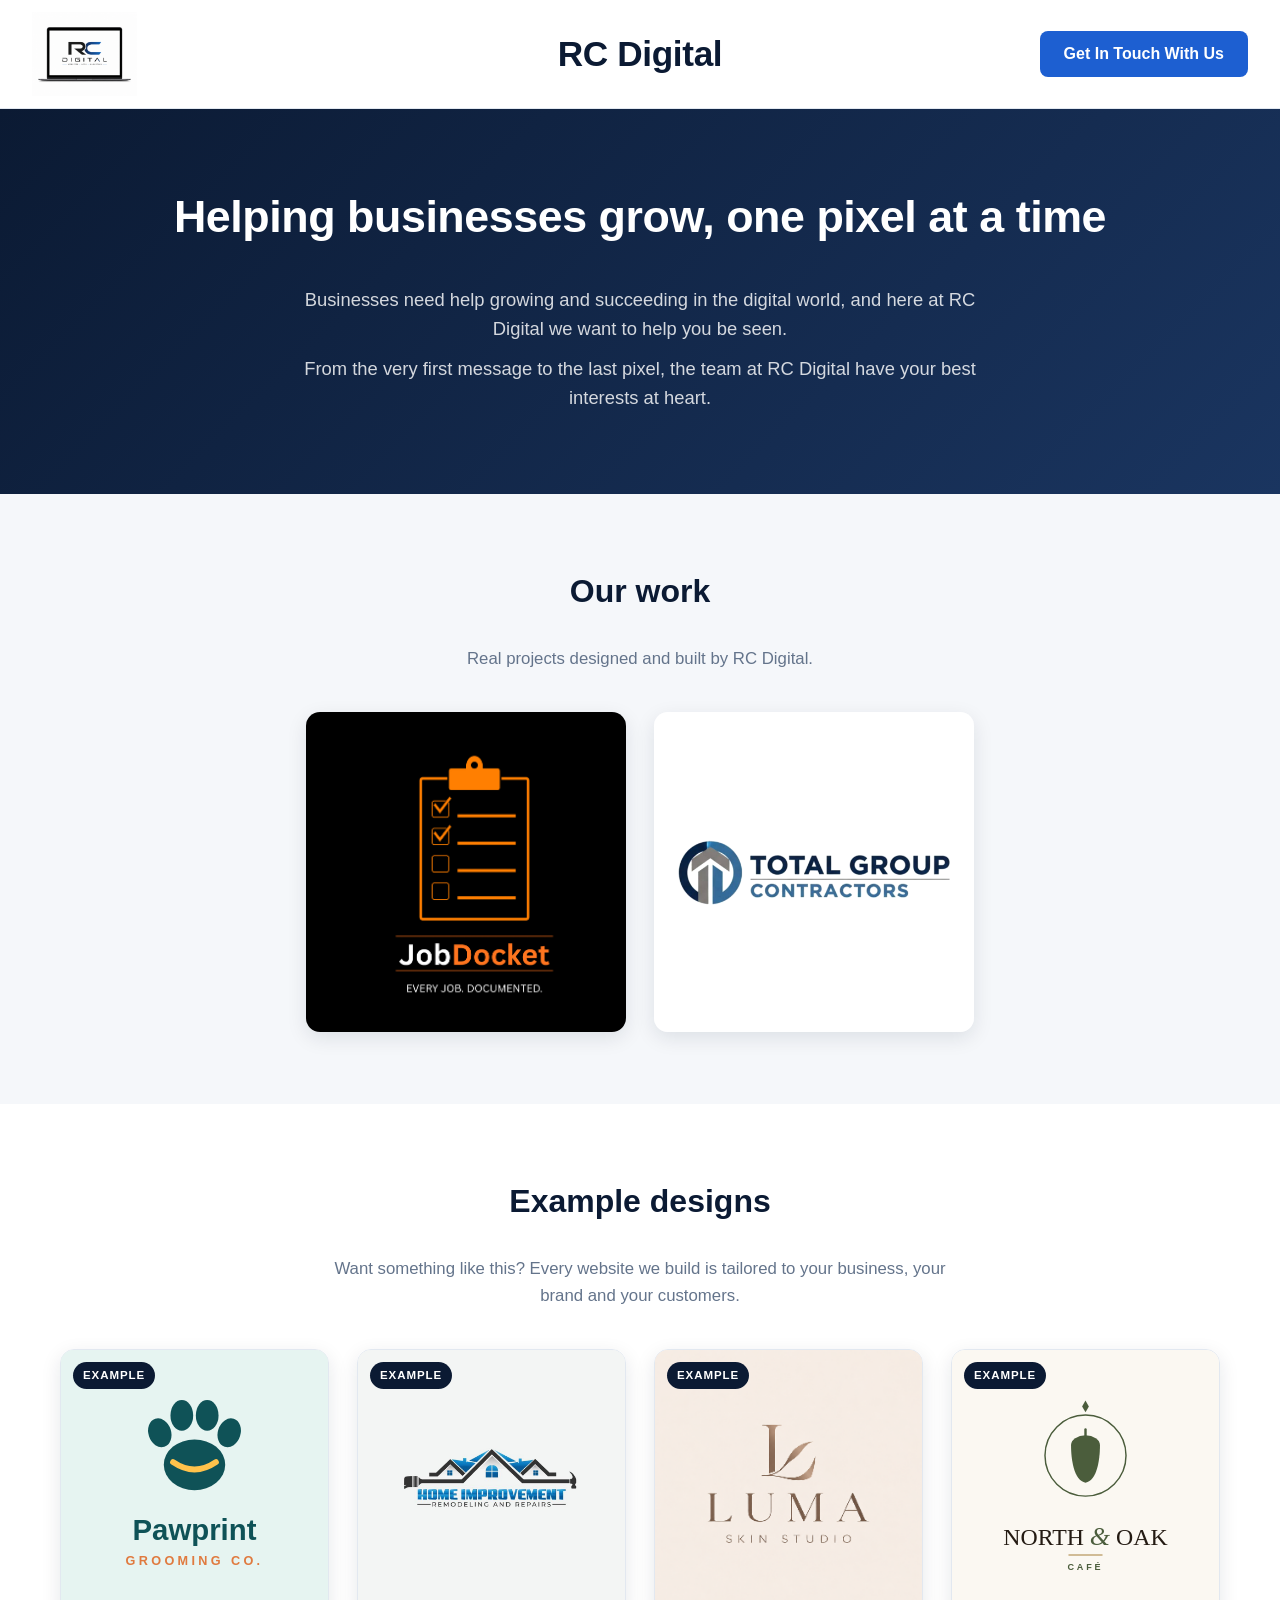
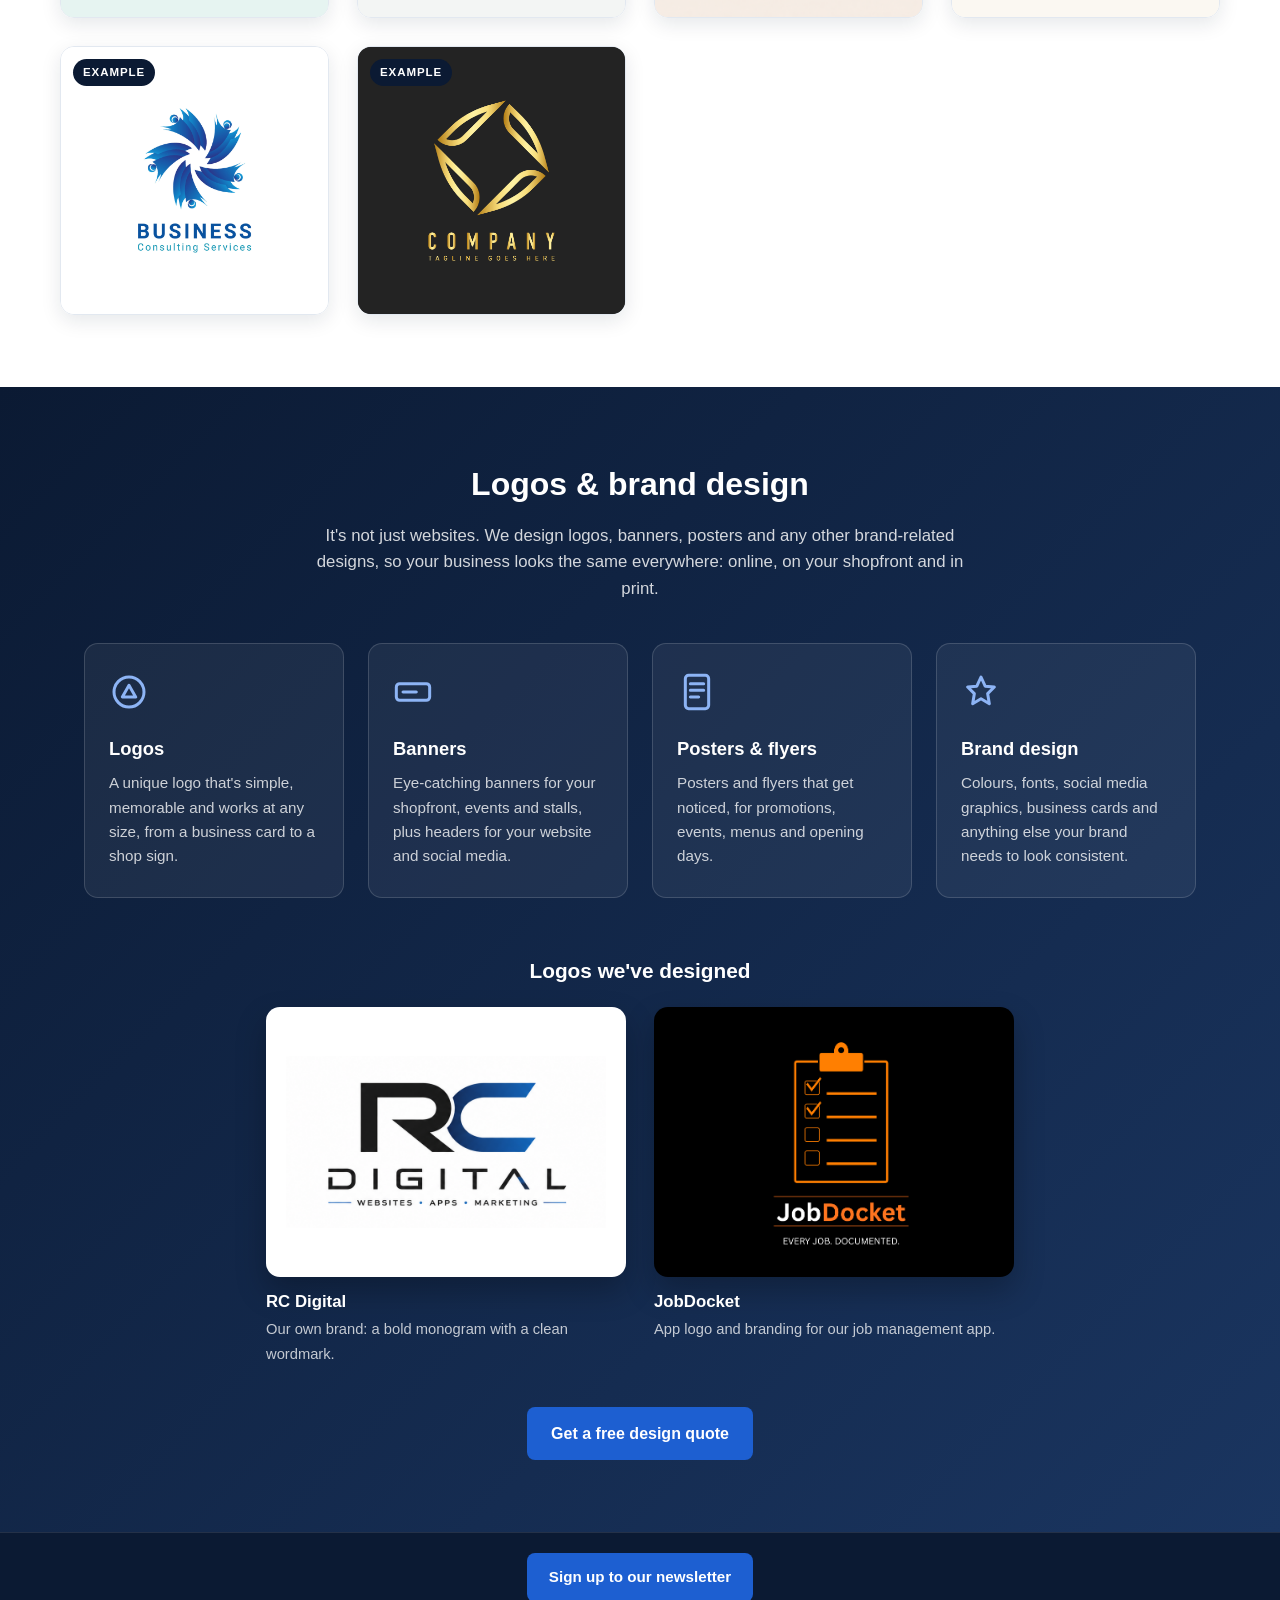
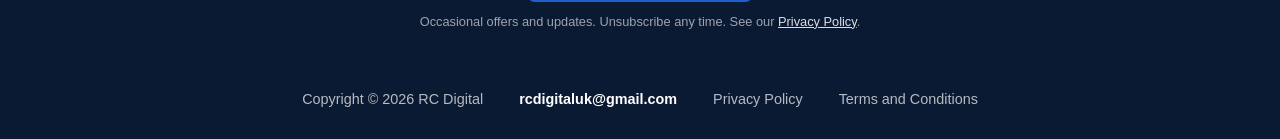
==== commit 2b7f85b9: "Add dog grooming example site and card Co-Authored-By: Claude Opus 5.5 <noreply@anthropic.com>" ====
--- a/index.html
+++ b/index.html
@@ -59,6 +59,17 @@
 <div class="jobgrid examplegrid" id="examples">
     <h2>Example designs</h2>
     <p class="section-intro">Want something like this? Every website we build is tailored to your business, your brand and your customers.</p>
+
+    <a href="example-dog-grooming.html" class="job-link">
+        <div class="job-card">
+            <button class="job8">Dog grooming example</button>
+            <span class="example-tag">Example</span>
+            <div class="job-overlay">
+                <h3>Dog Groomers</h3>
+                <p>Prices, gallery, booking enquiries and opening hours. Click to see the full example site.</p>
+            </div>
+        </div>
+    </a>
 
     <a href="job2.html" class="job-link">
         <div class="job-card">
--- a/styles.css
+++ b/styles.css
@@ -843,4 +843,21 @@
 
 @media (max-width: 720px) {
     .logo-work { grid-template-columns: minmax(0, 360px); }
-}+}
+/* Dog grooming example card */
+.job8 {
+    position: absolute;
+    inset: 0;
+    width: 100%;
+    height: 100%;
+    border: none;
+    color: transparent;
+    background-color: #E6F4F1;
+    background-image: url("Images/pawprint-logo.svg");
+    background-size: cover;
+    background-position: center;
+    cursor: pointer;
+    transition: filter .3s ease;
+}
+
+.job-card:hover .job8 { filter: blur(4px); }
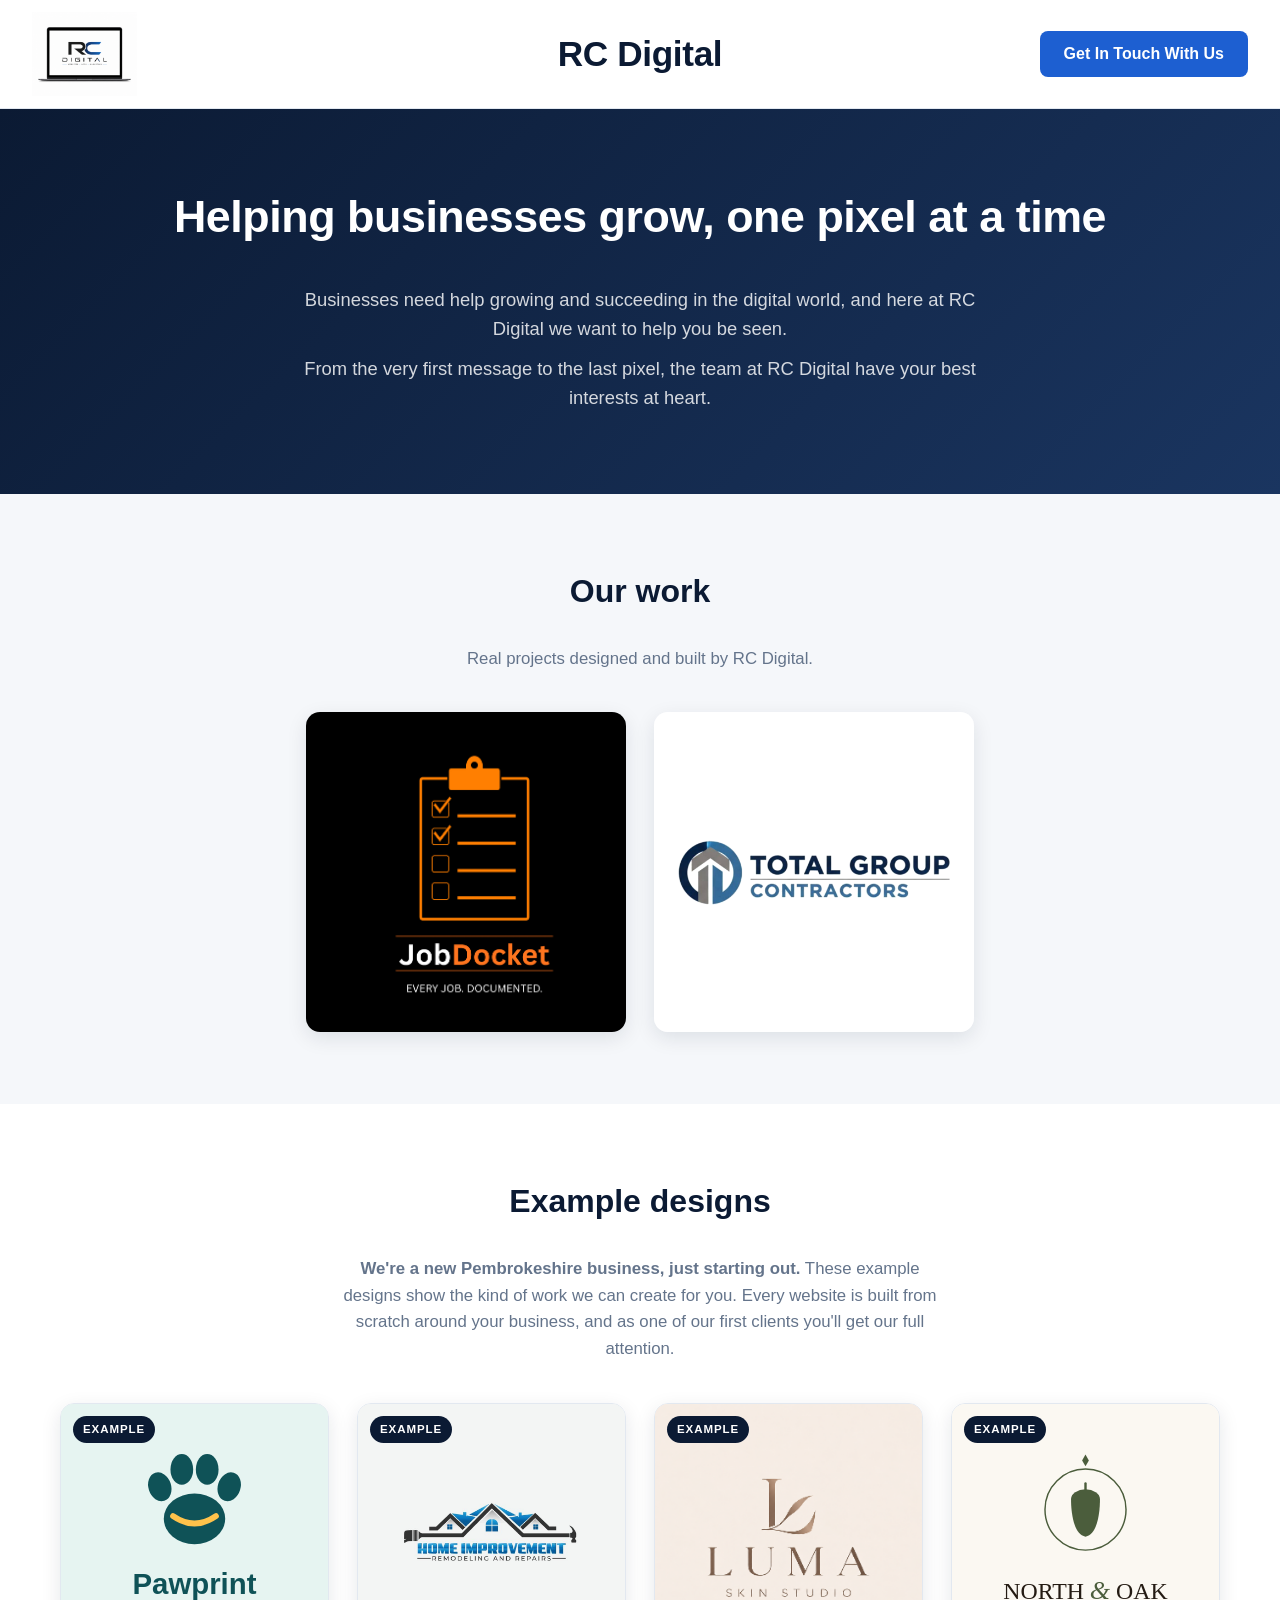
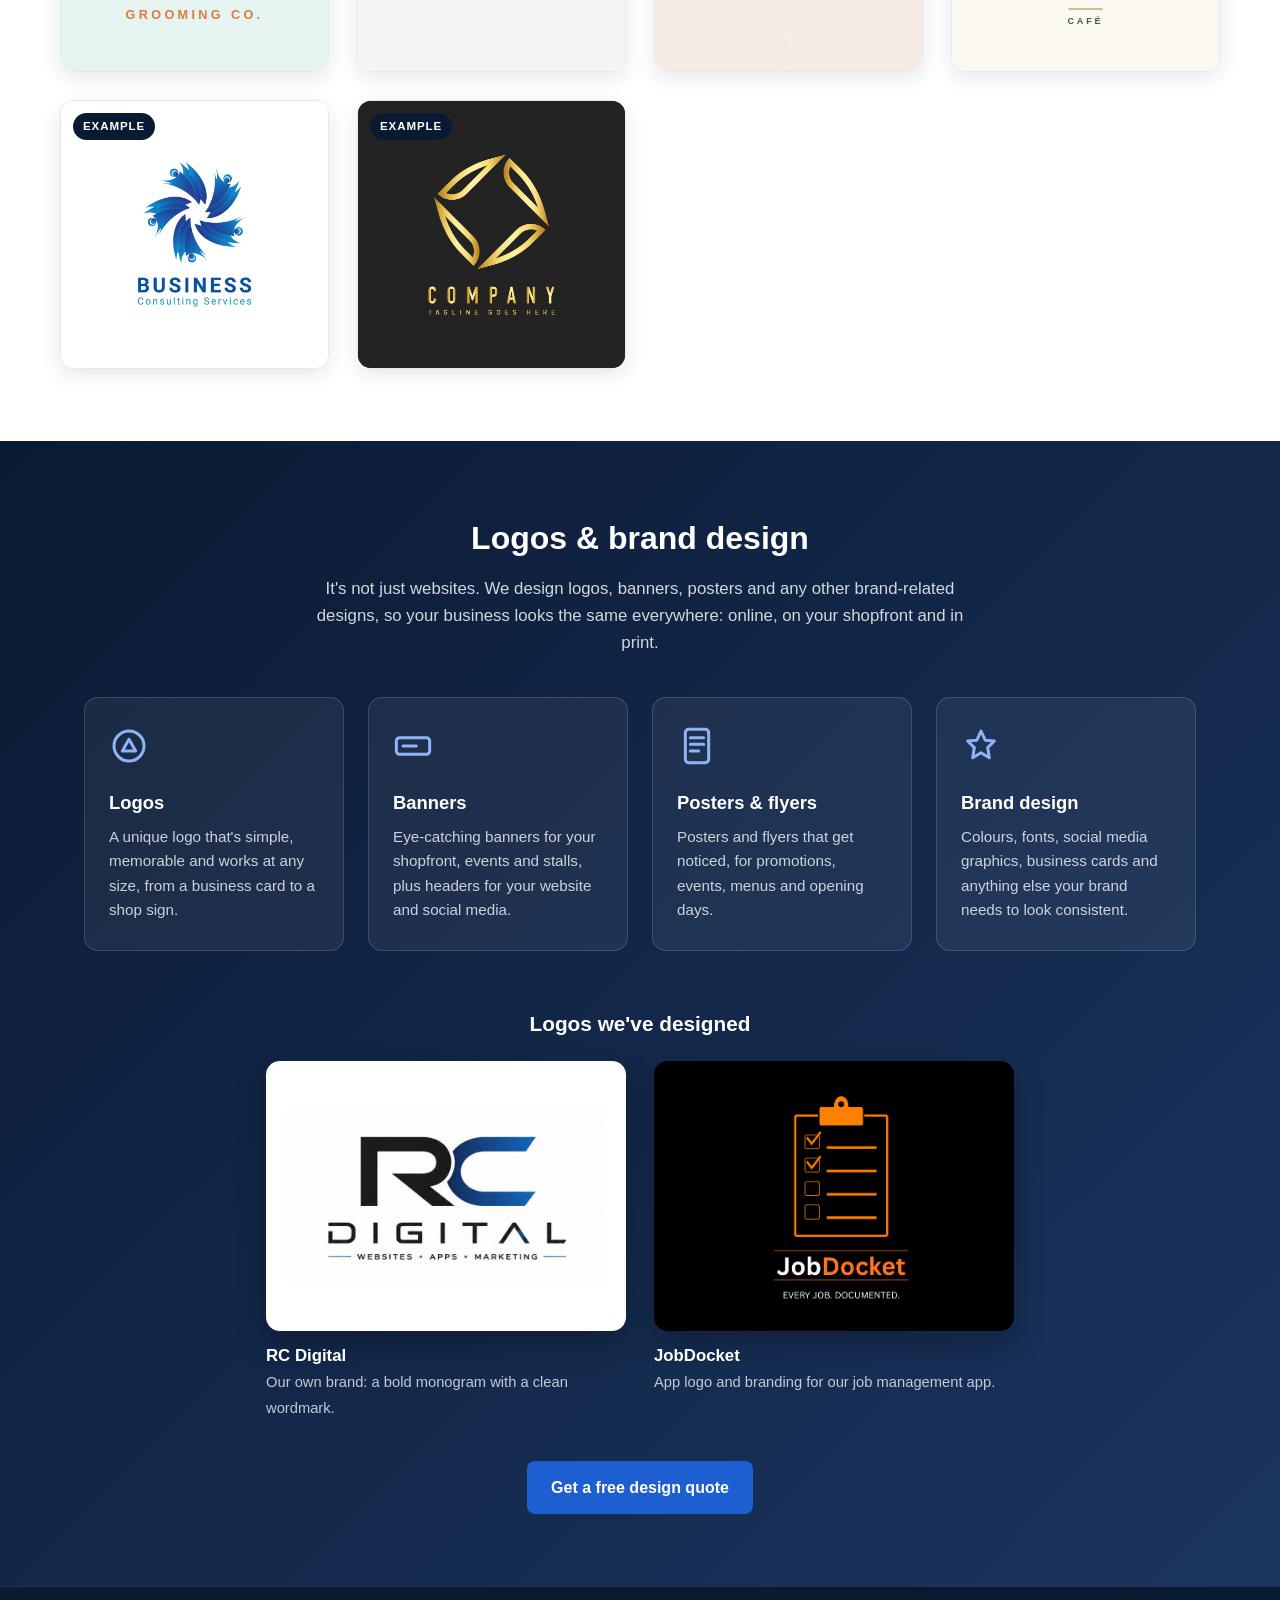
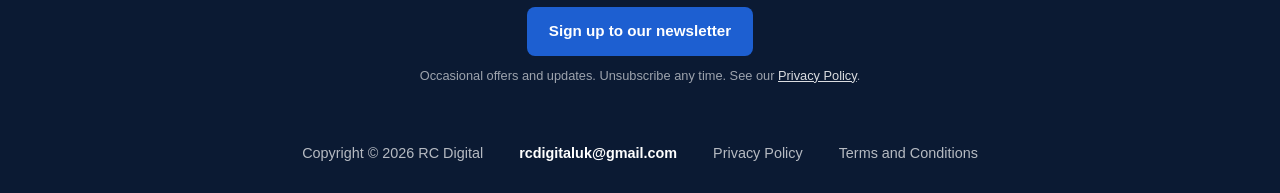
==== commit 1b1c7fee: "Explain example designs: new business starting out Co-Authored-By: Claude Opus 5.5 <noreply@anthropi" ====
--- a/index.html
+++ b/index.html
@@ -58,7 +58,7 @@
 <!-- Example designs: show what clients could get -->
 <div class="jobgrid examplegrid" id="examples">
     <h2>Example designs</h2>
-    <p class="section-intro">Want something like this? Every website we build is tailored to your business, your brand and your customers.</p>
+    <p class="section-intro"><strong>We're a new Pembrokeshire business, just starting out.</strong> These example designs show the kind of work we can create for you. Every website is built from scratch around your business, and as one of our first clients you'll get our full attention.</p>
 
     <a href="example-dog-grooming.html" class="job-link">
         <div class="job-card">
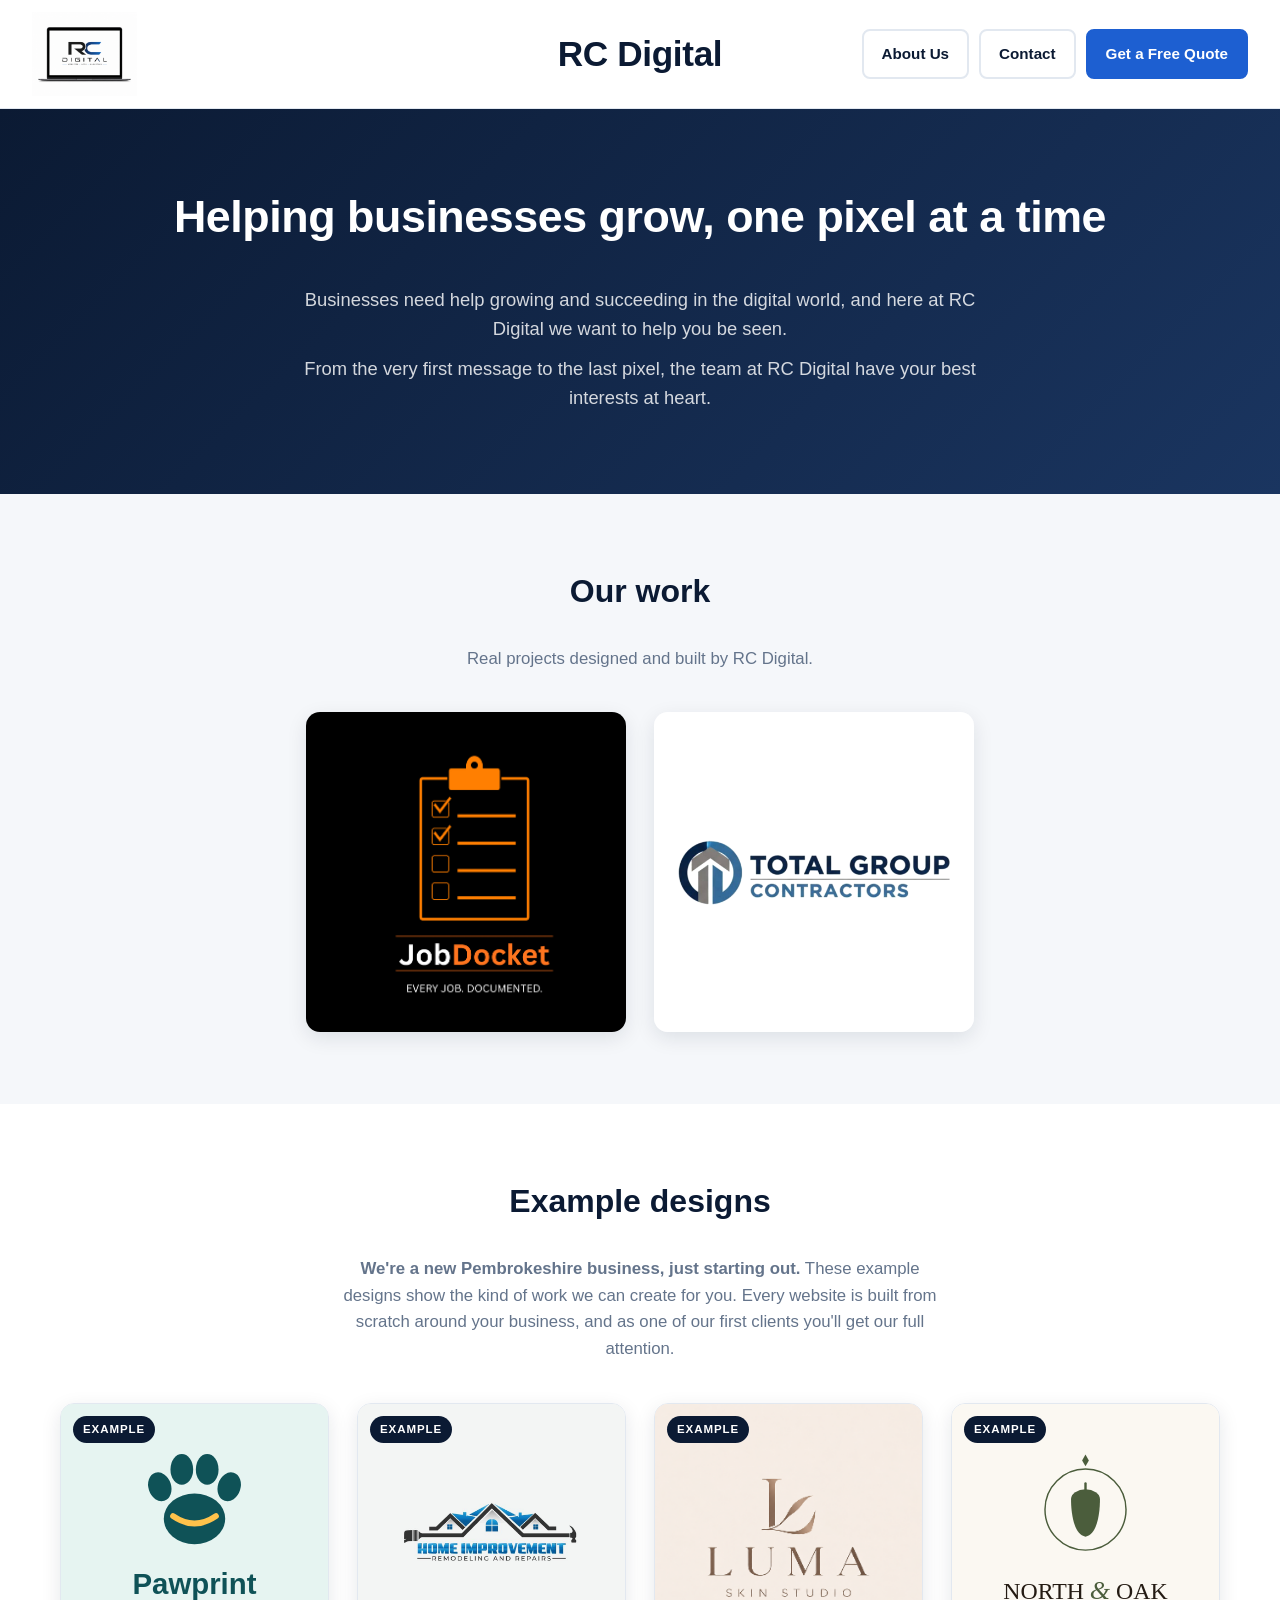
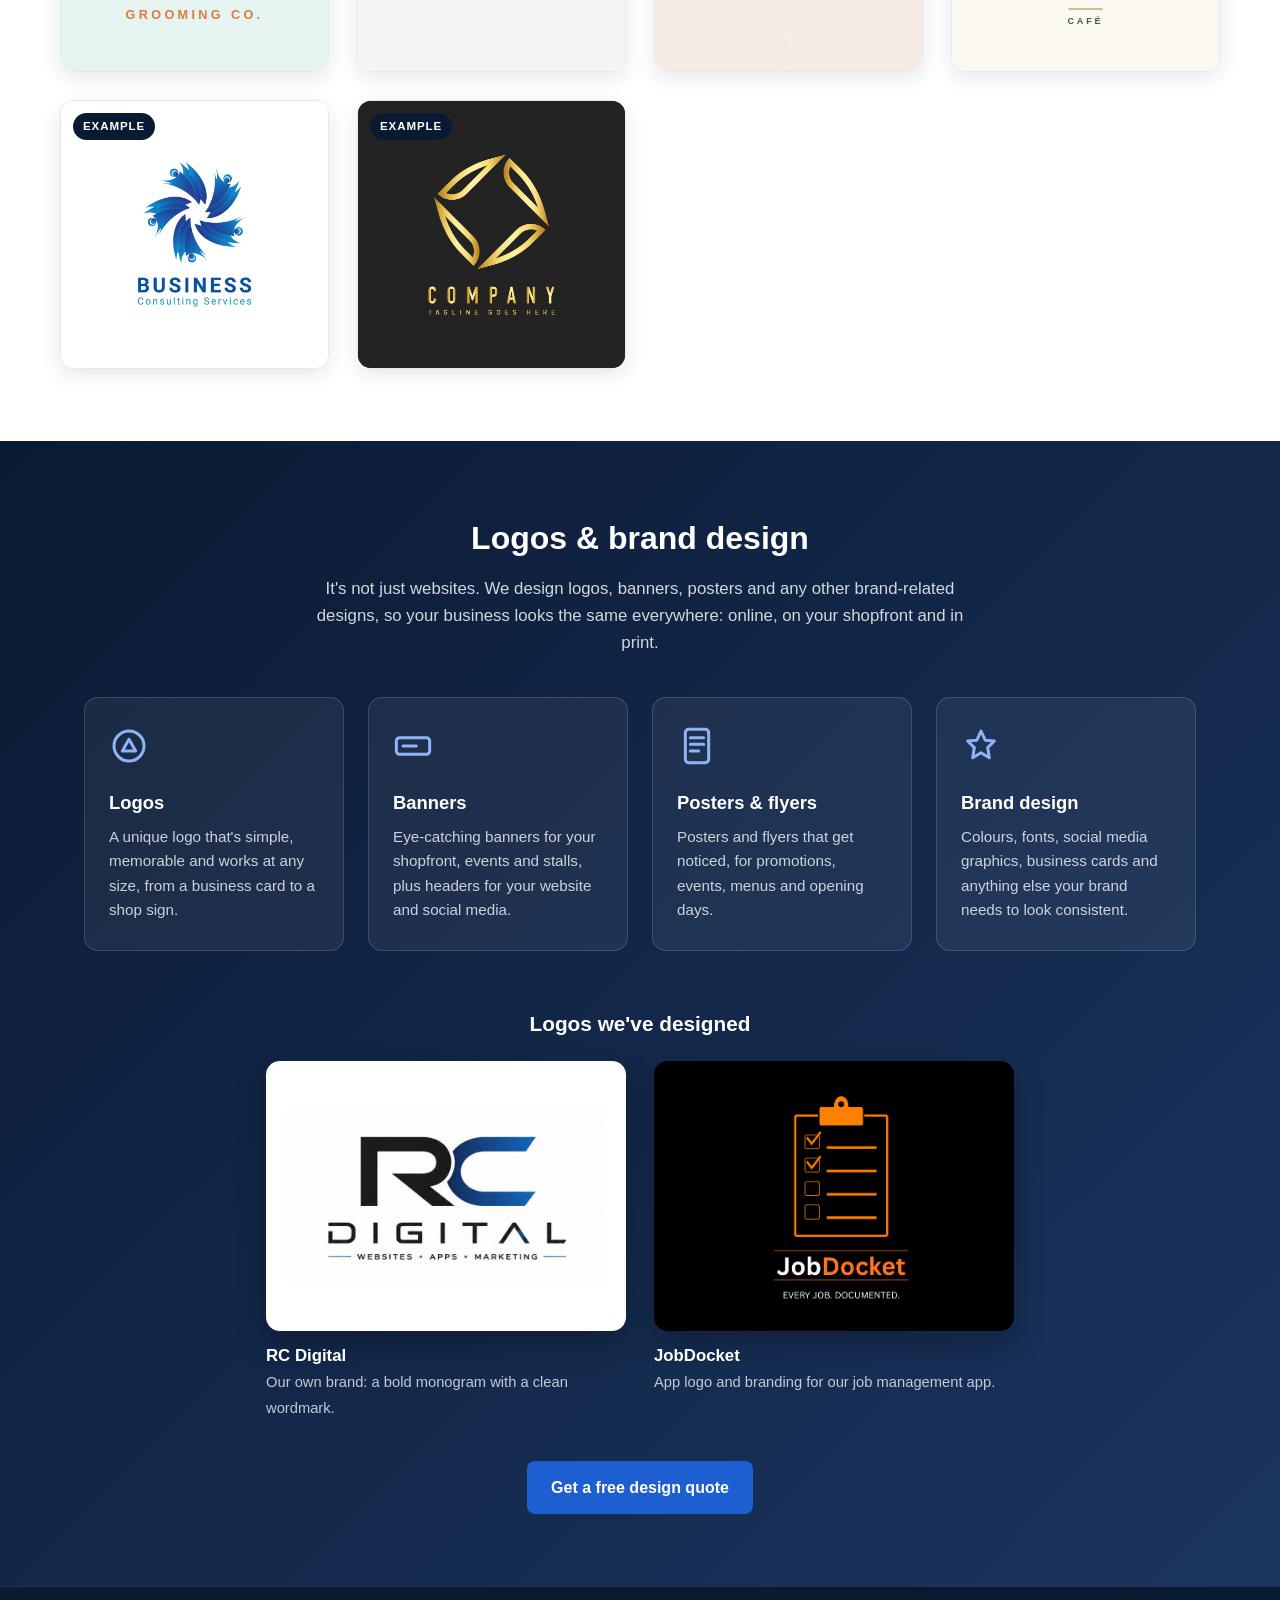
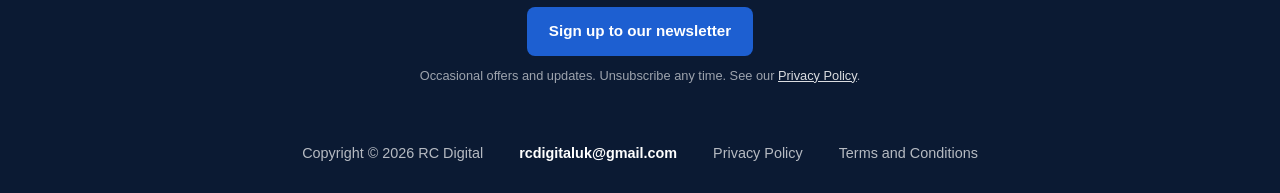
==== commit ff8a7257: "Add About Us page and header navigation (About, Contact, Get a Free Quote) Co-Authored-By: Claude Op" ====
--- a/index.html
+++ b/index.html
@@ -15,9 +15,11 @@
    <header>
     <img src="Images/logo.png" alt="RC Digital Logo" class="sitelogo">
     <h1>RC Digital</h1>
-    <a href="contacts.html" class="page-link">
-    <button class="button1">Get In Touch With Us</button>
-    </a>
+    <nav class="site-nav" aria-label="Main">
+        <a href="about.html" class="nav-btn">About Us</a>
+        <a href="contacts.html" class="nav-btn">Contact</a>
+        <a href="contacts.html" class="nav-btn primary">Get a Free Quote</a>
+    </nav>
    </header>
 
 <div class="hero"><div class="grassing">
--- a/styles.css
+++ b/styles.css
@@ -860,4 +860,134 @@
     transition: filter .3s ease;
 }
 
-.job-card:hover .job8 { filter: blur(4px); }+.job-card:hover .job8 { filter: blur(4px); }
+/* =========================================================
+   Header navigation (About Us / Contact / Get a Free Quote)
+   ========================================================= */
+.site-nav {
+    justify-self: end;
+    display: flex;
+    flex-wrap: wrap;
+    justify-content: flex-end;
+    gap: 10px;
+}
+
+.nav-btn {
+    font-family: var(--font);
+    font-weight: 700;
+    font-size: 0.95rem;
+    text-decoration: none;
+    color: var(--navy-900);
+    background-color: var(--white);
+    border: 2px solid var(--slate-200);
+    border-radius: 8px;
+    padding: 11px 18px;
+    white-space: nowrap;
+    transition: border-color .2s ease, color .2s ease, background-color .2s ease, transform .2s ease;
+}
+
+.nav-btn:hover {
+    border-color: var(--blue-600);
+    color: var(--blue-600);
+    transform: translateY(-2px);
+}
+
+.nav-btn[aria-current="page"] {
+    border-color: var(--blue-600);
+    color: var(--blue-600);
+}
+
+.nav-btn.primary {
+    background-color: var(--blue-600);
+    border-color: var(--blue-600);
+    color: var(--white);
+}
+
+.nav-btn.primary:hover {
+    background-color: var(--navy-700);
+    border-color: var(--navy-700);
+    color: var(--white);
+}
+
+.nav-btn:focus-visible {
+    outline: 3px solid var(--blue-500);
+    outline-offset: 2px;
+}
+
+@media (max-width: 800px) {
+    .site-nav { justify-self: center; justify-content: center; }
+    .nav-btn { padding: 9px 14px; font-size: 0.9rem; }
+}
+
+/* =========================================================
+   About page
+   ========================================================= */
+.about-story {
+    padding: 72px 0 40px;
+}
+
+.about-story .container {
+    display: grid;
+    grid-template-columns: 1.4fr 0.6fr;
+    gap: 48px;
+    align-items: start;
+}
+
+.about-story h3,
+.about-values h3 {
+    color: var(--navy-900);
+    font-size: 1.6rem;
+    font-weight: 800;
+    margin-bottom: 14px;
+}
+
+.about-story p {
+    color: var(--slate-800);
+    font-size: 1.05rem;
+    margin-bottom: 16px;
+    max-width: 65ch;
+}
+
+.about-values {
+    background-color: var(--slate-50);
+    padding: 64px 0;
+}
+
+.values-grid {
+    display: grid;
+    grid-template-columns: repeat(auto-fit, minmax(230px, 1fr));
+    gap: 20px;
+}
+
+.value-card {
+    background-color: var(--white);
+    border: 1px solid var(--slate-200);
+    border-radius: 14px;
+    padding: 26px 24px;
+}
+
+.value-card .brand-icon {
+    stroke: var(--blue-600);
+}
+
+.value-card h4 {
+    color: var(--navy-900);
+    font-size: 1.15rem;
+    margin: 0 0 8px;
+}
+
+.value-card p {
+    color: var(--slate-500);
+}
+
+.about-steps {
+    display: block;
+}
+
+.about-steps .feature-list {
+    grid-template-columns: repeat(auto-fit, minmax(220px, 1fr));
+}
+
+@media (max-width: 800px) {
+    .about-story .container { grid-template-columns: 1fr; }
+}
